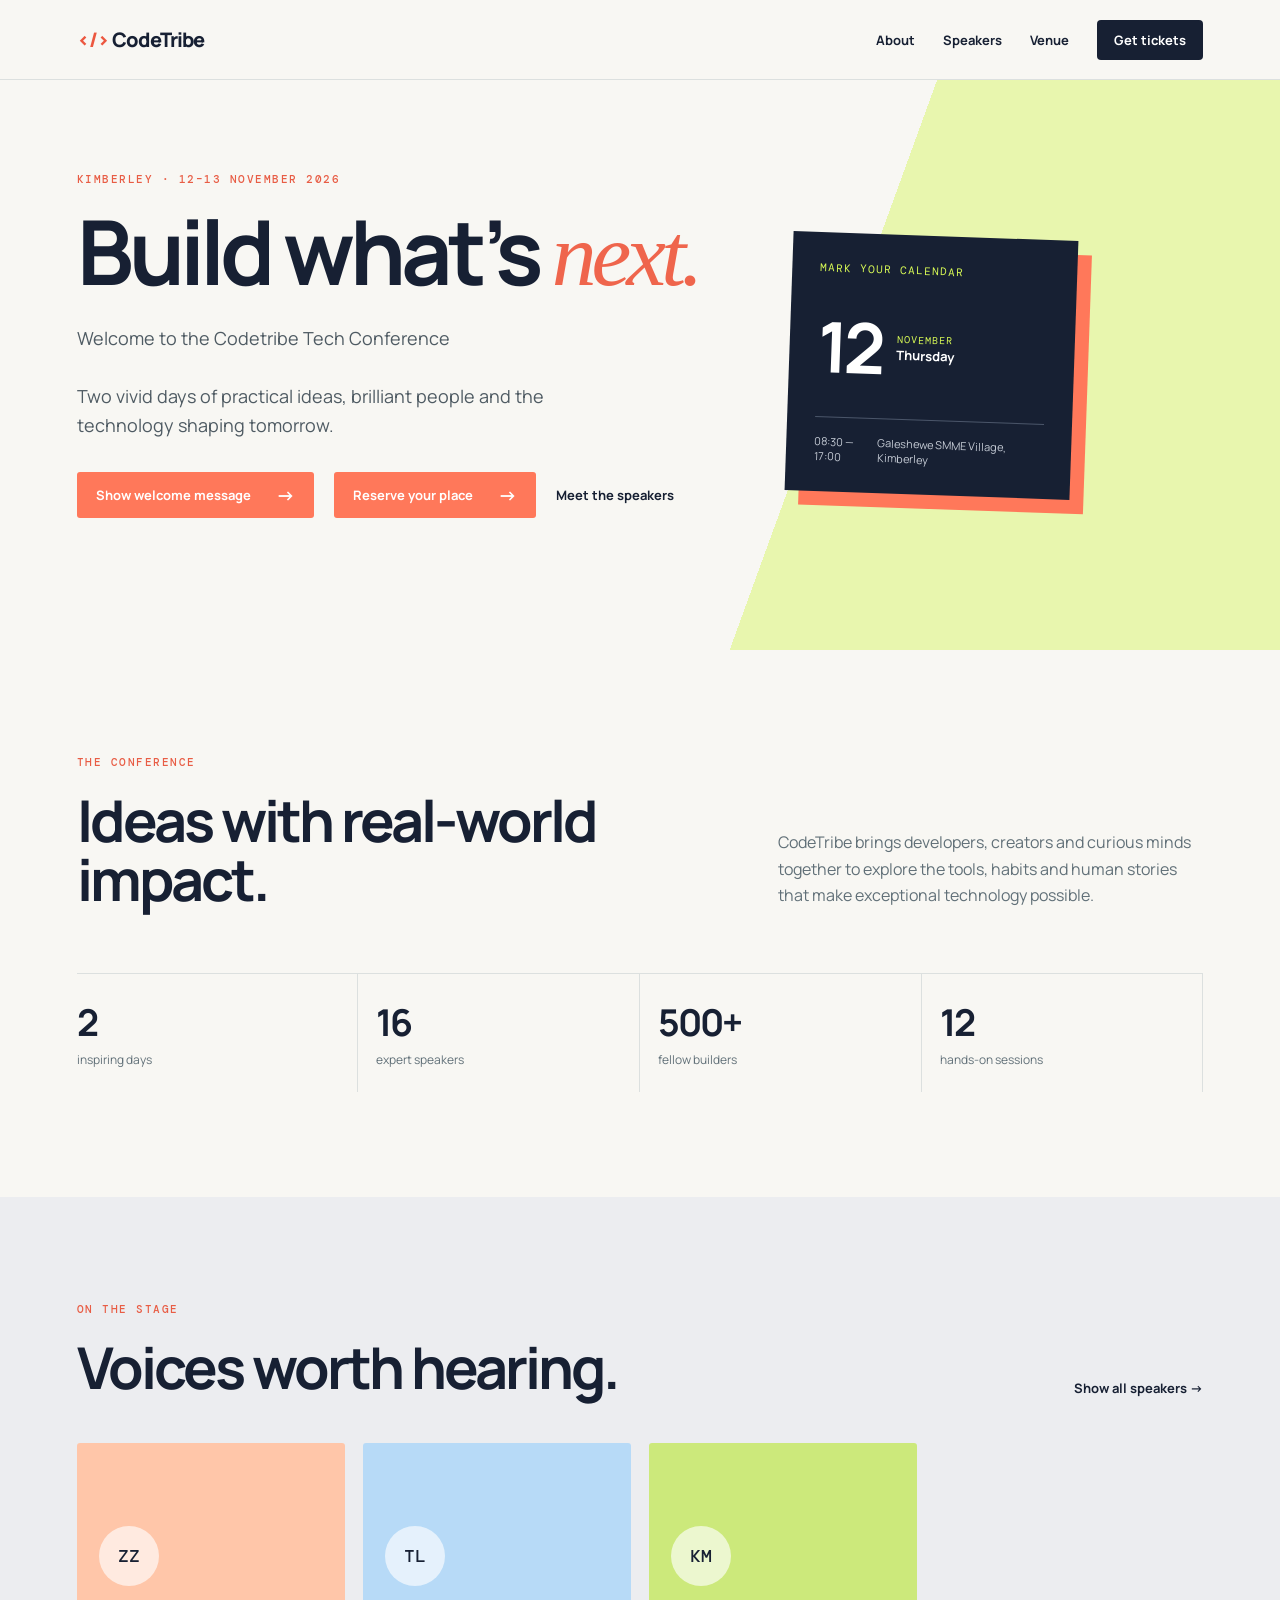
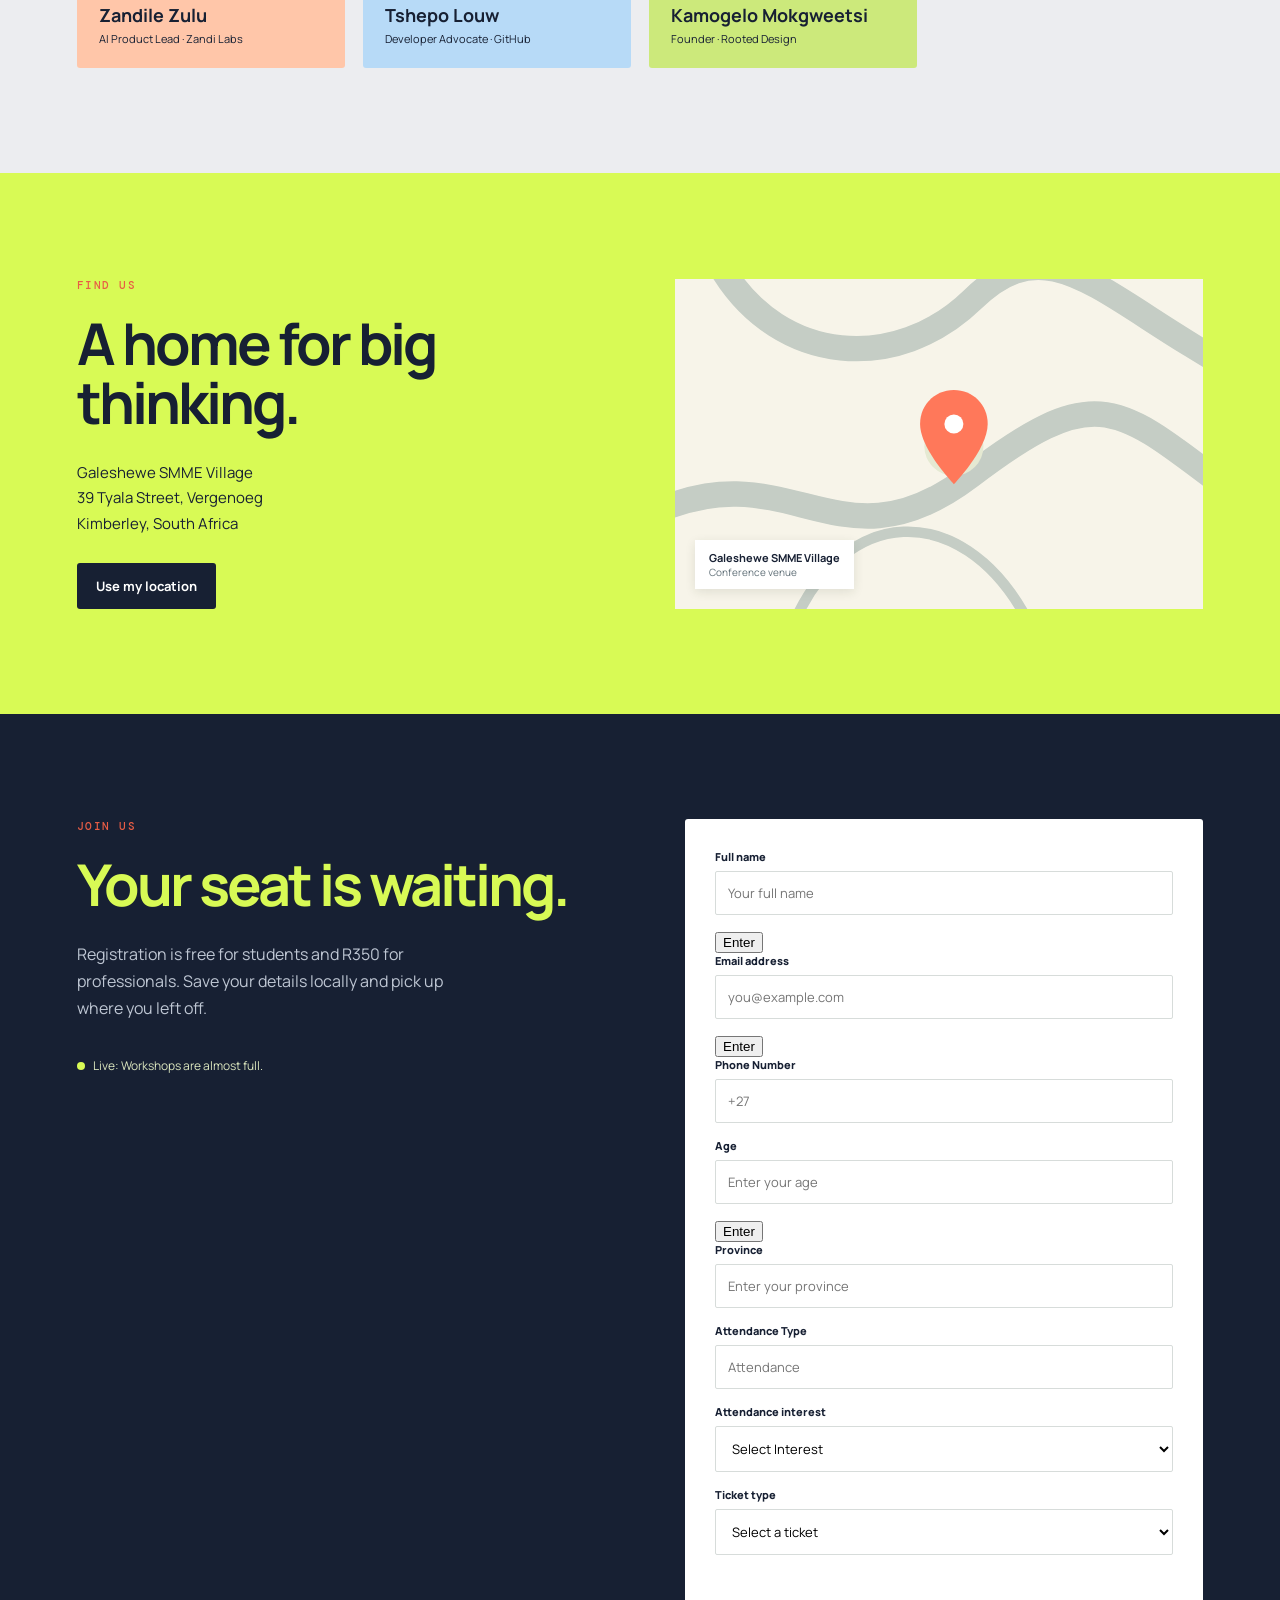
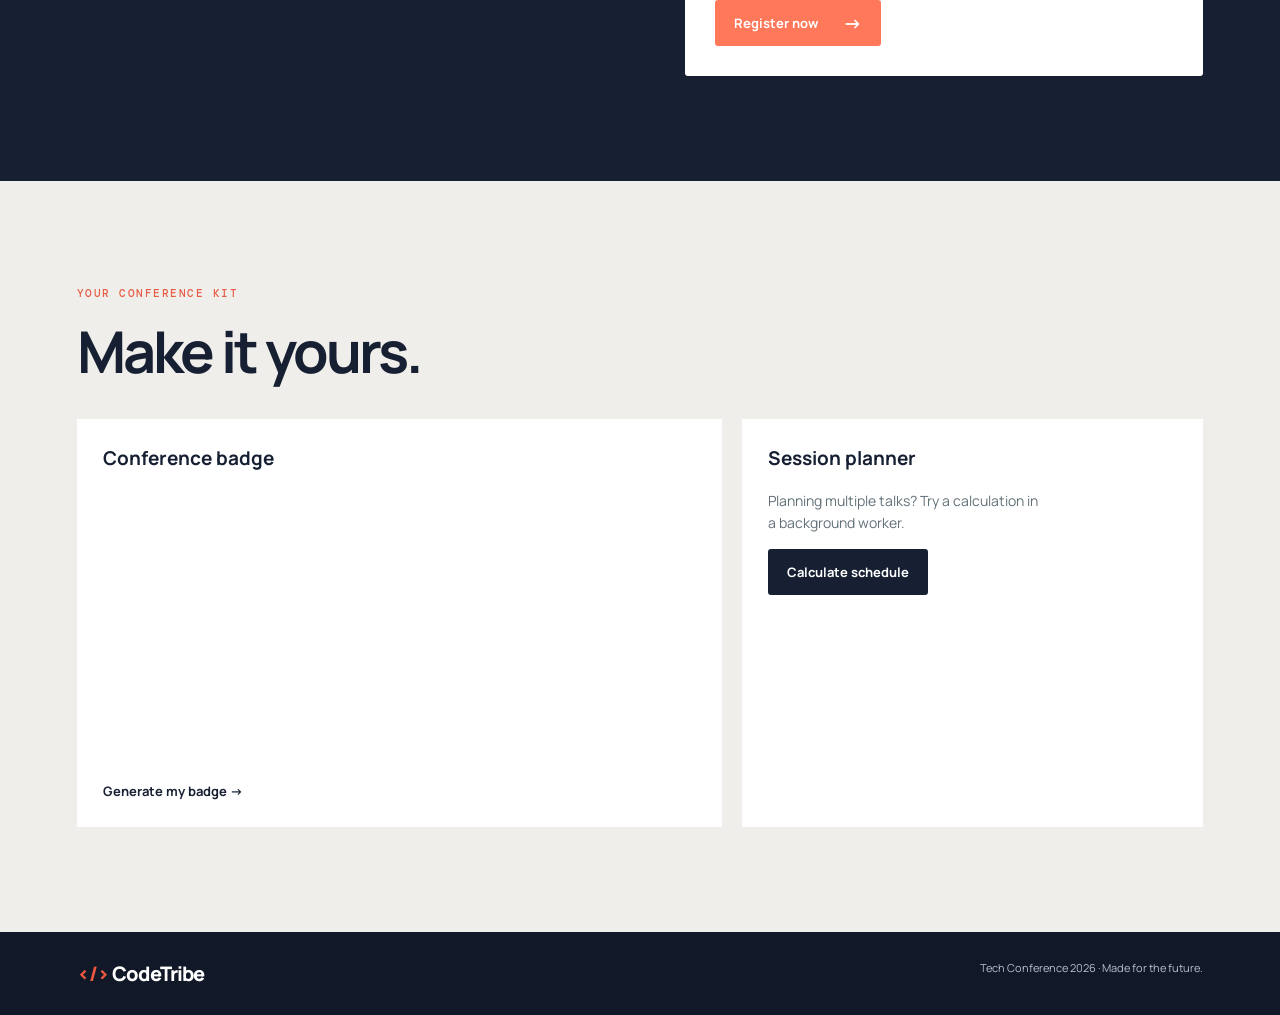
==== index.html @ 8a82c43f "Add files via upload" ====
<!doctype html>
<html lang="en">
  <head>
    <meta charset="UTF-8" />
    <meta name="viewport" content="width=device-width, initial-scale=1.0" />
    <meta name="theme-color" content="#111827" />
    <title>CodeTribe Tech Conference 2026</title>
    <link rel="preconnect" href="https://fonts.googleapis.com" />
    <link rel="preconnect" href="https://fonts.gstatic.com" crossorigin />
    <link
      href="https://fonts.googleapis.com/css2?family=DM+Mono:wght@400;500&family=Manrope:wght@400;500;600;700;800&display=swap"
      rel="stylesheet"
    />
    <link rel="stylesheet" href="style.css" />
    <script src="https://ajax.googleapis.com/ajax/libs/jquery/3.7.1/jquery.min.js"></script>
  </head>
  <body>
    <header class="site-header">
      <a class="brand" href="index.html"><span>&lt;/&gt;</span>CodeTribe</a>
      <nav aria-label="Main navigation">
        <a href="about.html">About</a>
        <a href="speakers.html">Speakers</a>
        <a href="venue.html">Venue</a>
        <a class="nav-cta" href="register.html">Get tickets</a>
      </nav>
    </header>

    <main id="home">
      <section class="hero">
        <div class="hero-copy">
          <p class="eyebrow">Kimberley · 12–13 November 2026</p>
          <h1>Build what’s <em>next.</em></h1>
          <p class="intro">
            Welcome to the Codetribe Tech Conference<br>
            <br>
            Two vivid days of practical ideas, brilliant people and the
            technology shaping tomorrow.
          </p>
          <div class="hero-actions">
            <button id="welcome-button" class="button button-primary" type="button">
              Show welcome message <span>&rarr;</span>
            </button>
            <a class="button button-primary" href="register.html"
              >Reserve your place <span>→</span></a
            ><a class="button button-quiet" href="speakers.html"
              >Meet the speakers</a
            >
          </div>
          <p id="welcome-message" class="welcome-message" aria-live="polite"></p>
        </div>
        <aside class="event-card" aria-label="Conference details">
          <p class="card-label">Mark your calendar</p>
          <div class="event-date">
            <strong>12</strong>
            <div><span>NOVEMBER</span><b>Thursday</b></div>
          </div>
          <div class="event-card-footer">
            <span>08:30 — 17:00</span><span>Galeshewe SMME Village, Kimberley</span>
          </div>
        </aside>
      </section>

      <section id="about" class="about section">
        <p class="eyebrow">The conference</p>
        <div class="section-heading">
          <h2>Ideas with real-world impact.</h2>
          <p>
            CodeTribe brings developers, creators and curious minds together to
            explore the tools, habits and human stories that make exceptional
            technology possible.
          </p>
        </div>
        <div class="stats">
          <div><strong>2</strong><span>inspiring days</span></div>
          <div><strong>16</strong><span>expert speakers</span></div>
          <div><strong>500+</strong><span>fellow builders</span></div>
          <div><strong>12</strong><span>hands-on sessions</span></div>
        </div>
      </section>

      <section id="speakers" class="section speakers">
        <p class="eyebrow">On the stage</p>
        <div class="title-row">
          <h2>Voices worth hearing.</h2>
          <button id="speaker-button" class="text-button">
            Show all speakers →
          </button>
        </div>
        <div class="speaker-grid" id="speaker-grid">
          <article class="speaker-card orange">
            <div class="avatar">ZZ</div>
            <h3>Zandile Zulu</h3>
            <p>AI Product Lead · Zandi Labs</p>
          </article>
          <article class="speaker-card blue">
            <div class="avatar">TL</div>
            <h3>Tshepo Louw</h3>
            <p>Developer Advocate · GitHub</p>
          </article>
          <article class="speaker-card green">
            <div class="avatar">KM</div>
            <h3>Kamogelo Mokgweetsi</h3>
            <p>Founder · Rooted Design</p>
          </article>
          <article class="speaker-card purple hidden-speaker">
            <div class="avatar">TM</div>
            <h3>Thabang Makhosane</h3>
            <p>Cloud Architect · Azure</p>
          </article>
        </div>
      </section>

      <section id="venue" class="venue section">
        <div>
          <p class="eyebrow">Find us</p>
          <h2>A home for big thinking.</h2>
          <p>
            Galeshewe SMME Village<br />39 Tyala Street, Vergenoeg<br />Kimberley,
            South Africa
          </p>
          <div class="venue-actions">
            <button id="location-button" class="button button-dark">
              Use my location</button
            ><span id="location-status" aria-live="polite"></span>
          </div>
        </div>
        <div
          class="map"
          role="img"
          aria-label="Interactive illustrated venue map"
        >
          <svg viewBox="0 0 500 310" aria-hidden="true">
            <path d="M-20 220 C110 160 155 280 280 185 S420 120 540 210" />
            <path d="M45 -10 C100 80 210 88 282 18 S400 12 520 80" />
            <path class="minor" d="M110 330 C160 210 270 210 330 315" />
            <circle cx="264" cy="157" r="28" />
            <path
              class="pin"
              d="M264 104c-18 0-32 14-32 32 0 24 32 57 32 57s32-33 32-57c0-18-14-32-32-32z"
            />
            <circle class="pin-dot" cx="264" cy="136" r="9" />
          </svg>
          <div class="map-label">
            <b>Galeshewe SMME Village</b><span>Conference venue</span>
          </div>
        </div>
      </section>

      <!--PA0301 Registration form-->
      <section id="register" class="register section">
        <div>
          <p class="eyebrow">Join us</p>
          <h2>Your seat is waiting.</h2>
          <p>
            Registration is free for students and R350 for professionals. Save
            your details locally and pick up where you left off.
          </p>
          <div class="live-message" id="live-message" aria-live="polite">
            <span class="pulse"></span>
            <span>Live: Workshops are almost full.</span>
          </div>
        </div>
        <form id="registration-form" novalidate>
          <label
            >Full name<input
              id="name"
              name="name"
              type="text"
              placeholder="Your full name"
              required
          /></label>
          <button onclick="ValidateForm()">Enter</button>
          <label
            >Email address<input
              id="email"
              name="email"
              type="email"
              placeholder="you@example.com"
              required
          /></label>
          <button onclick="ValidateForm()">Enter</button>
          <label
            >Phone Number<input
              id="phone"
              name="phone"
              type="phone"
              placeholder="+27"
              required
              minlength="1"
              maxlength="10"
          /></label><label
            >Age<input
              id="age"
              name="age"
              type="age"
              placeholder="Enter your age"
              required
          /></label>
          <button onclick="ValidateForm()">Enter</button>
          <label
            >Province<input
              id="prov"
              name="prov"
              type="prov"
              placeholder="Enter your province"
              required
          /></label>
          <label
            >Attendance Type<input
              id="att"
              name="att"
              type="att"
              placeholder="Attendance"
              required
    

          /></label>
          <label
            >Attendance interest<select id="ticket" name="ticket" required>
              <option value="">Select Interest</option>
              <option>Interested</option>
              <option>Not Interested</option>
            </select></label
          >
          <label
            >Ticket type<select id="ticket" name="ticket" required>
              <option value="">Select a ticket</option>
              <option>Student — Free</option>
              <option>Professional — R350</option>
            </select></label
          >
          <p id="form-feedback" class="form-feedback" aria-live="polite"></p>
          <button class="button button-primary" type="submit">
            Register now <span>→</span>
          </button>
        </form>
      </section>

      <section class="tools section">
        <p class="eyebrow">Your conference kit</p>
        <h2>Make it yours.</h2>
        <div class="tool-grid">
          <article>
            <h3>Conference badge</h3>
            <canvas id="badge" width="520" height="240"
              >Your browser does not support canvas.</canvas
            ><button id="badge-button" class="text-button">
              Generate my badge →
            </button>
          </article>
          <article>
            <h3>Session planner</h3>
            <p>
              Planning multiple talks? Try a calculation in a background worker.
            </p>
            <button id="worker-button" class="button button-dark">
              Calculate schedule
            </button>
            <p id="worker-result" class="worker-result" aria-live="polite"></p>
          </article>
        </div>
      </section>
    </main>
    <footer>
      <a class="brand" href="index.html"><span>&lt;/&gt;</span>CodeTribe</a>
      <p>Tech Conference 2026 · Made for the future.</p>
    </footer>
    <script src="script.js"></script>
  </body>
</html>
---- style.css ----
:root {
  --ink: #172033;
  --paper: #f8f7f3;
  --lime: #d8fa55;
  --orange: #ff785a;
  --line: #dce0df;
  --muted: #617078;
}
* {
  box-sizing: border-box;
}
html {
  scroll-behavior: smooth;
}
body {
  margin: 0;
  background: var(--paper);
  color: var(--ink);
  font-family: Manrope, Arial, sans-serif;
}
.site-header,
main > section,
footer {
  padding-left: max(6vw, 28px);
  padding-right: max(6vw, 28px);
}
.site-header {
  height: 80px;
  display: flex;
  justify-content: space-between;
  align-items: center;
  border-bottom: 1px solid var(--line);
}
.brand {
  font-size: 20px;
  font-weight: 800;
  color: var(--ink);
  text-decoration: none;
  letter-spacing: -1px;
}
.brand span {
  color: #ec573f;
  margin-right: 3px;
}
nav {
  display: flex;
  align-items: center;
  gap: 28px;
}
nav a {
  font-size: 13px;
  color: var(--ink);
  text-decoration: none;
  font-weight: 700;
}
.nav-cta {
  background: var(--ink);
  color: white;
  padding: 11px 17px;
  border-radius: 4px;
}
.hero {
  min-height: 570px;
  display: flex;
  align-items: center;
  gap: 8%;
  background: linear-gradient(110deg, #f8f7f3 63%, #e8f6ae 63%);
}
.hero-copy {
  max-width: 645px;
}
.eyebrow {
  font-family: "DM Mono", monospace;
  text-transform: uppercase;
  letter-spacing: 1.5px;
  color: #e85d45;
  font-size: 11px;
  font-weight: 500;
  margin: 0 0 22px;
}
h1,
h2,
h3,
p {
  margin-top: 0;
}
h1 {
  font-size: clamp(53px, 7vw, 93px);
  letter-spacing: -5px;
  line-height: 0.95;
  margin-bottom: 27px;
}
h1 em {
  font-family: Georgia, serif;
  font-weight: 400;
  color: #ef654c;
}
.intro {
  font-size: 18px;
  line-height: 1.6;
  max-width: 500px;
  color: #4f5b63;
}
.hero-actions {
  display: flex;
  gap: 20px;
  margin-top: 32px;
  align-items: center;
}
.welcome-message {
  min-height: 24px;
  margin: 16px 0 0;
  color: #288153;
  font-size: 14px;
  font-weight: 700;
}
.button {
  border: 0;
  border-radius: 3px;
  padding: 14px 19px;
  font: 700 13px Manrope;
  cursor: pointer;
  text-decoration: none;
  display: inline-flex;
  gap: 25px;
  align-items: center;
  transition: transform 0.2s ease, box-shadow 0.2s ease, background-color 0.2s ease;
}
.button-primary {
  background: var(--orange);
  color: white;
}
.button-primary span {
  font-size: 19px;
  line-height: 10px;
}
.button-quiet,
.text-button {
  color: var(--ink);
  background: none;
  padding: 0;
  border: 0;
  font: 700 13px Manrope;
  cursor: pointer;
}
.event-card {
  width: 285px;
  background: var(--ink);
  color: white;
  padding: 28px;
  box-shadow: 14px 14px 0 var(--orange);
  transform: rotate(2deg);
}
.card-label {
  font: 11px "DM Mono";
  color: var(--lime);
  text-transform: uppercase;
  letter-spacing: 1px;
}
.event-date {
  display: flex;
  gap: 16px;
  align-items: center;
  margin: 23px 0;
}
.event-date strong {
  font-size: 70px;
  letter-spacing: -5px;
}
.event-date span,
.event-date b {
  display: block;
  font-size: 13px;
}
.event-date span {
  color: var(--lime);
  font: 10px "DM Mono";
  letter-spacing: 1px;
}
.event-card-footer {
  border-top: 1px solid #4b566a;
  padding-top: 16px;
  display: flex;
  justify-content: space-between;
  color: #c5cbd5;
  font-size: 11px;
}
.section {
  padding-top: 105px;
  padding-bottom: 105px;
}
.section-heading,
.title-row {
  display: flex;
  justify-content: space-between;
  gap: 40px;
  align-items: end;
}
.section h2 {
  font-size: clamp(35px, 4.5vw, 58px);
  letter-spacing: -3px;
  line-height: 1.02;
  margin-bottom: 0;
}
.section-heading > p {
  max-width: 425px;
  line-height: 1.65;
  color: var(--muted);
  margin: 0;
}
.stats {
  margin-top: 65px;
  border-top: 1px solid var(--line);
  display: grid;
  grid-template-columns: repeat(4, 1fr);
}
.stats div {
  padding: 23px 0;
  border-right: 1px solid var(--line);
  padding-left: 18px;
}
.stats div:first-child {
  padding-left: 0;
}
.stats strong {
  font-size: 37px;
  letter-spacing: -2px;
  display: block;
}
.stats span {
  font-size: 12px;
  color: var(--muted);
}
.speakers {
  background: #ecedf0;
}
.speaker-grid {
  display: grid;
  grid-template-columns: repeat(4, 1fr);
  gap: 18px;
  margin-top: 46px;
}
.speaker-card {
  padding: 22px;
  min-height: 225px;
  display: flex;
  flex-direction: column;
  justify-content: end;
  border-radius: 3px;
  transition: transform 0.25s ease, box-shadow 0.25s ease;
  animation: card-enter 0.55s ease both;
}
.speaker-card h3 {
  font-size: 18px;
  margin: 17px 0 4px;
}
.speaker-card p {
  font-size: 11px;
  margin: 0;
}
.avatar {
  width: 60px;
  height: 60px;
  border-radius: 50%;
  background: #ffffffa3;
  display: grid;
  place-items: center;
  font: 500 18px "DM Mono";
}
.orange {
  background: #ffc6a9;
}
.blue {
  background: #b7daf7;
}
.green {
  background: #cce97b;
}
.purple {
  background: #d0bff5;
}
.hidden-speaker {
  display: none;
}
.speakers-page-hero {
  min-height: 360px;
  padding: 80px max(6vw, 28px);
  display: grid;
  grid-template-columns: 1.5fr 0.5fr;
  gap: 70px;
  align-items: end;
  background: linear-gradient(120deg, #f8f7f3 0 70%, #d0bff5 70%);
}
.speakers-page-hero h1 {
  margin-bottom: 0;
}
.speakers-page-hero > p {
  max-width: 250px;
  margin: 0 0 5px;
  color: var(--muted);
  line-height: 1.7;
  font-size: 15px;
}
.speakers-page-list {
  background: #ecedf0;
}
.speaker-list-heading h2 {
  max-width: 650px;
}
.speaker-detail-grid {
  display: grid;
  grid-template-columns: 1fr 1fr;
  gap: 18px;
  margin-top: 48px;
}
.speaker-detail-card {
  min-height: 355px;
  padding: 25px;
  display: grid;
  grid-template-columns: auto 1fr;
  gap: 20px;
  align-content: start;
  transition: transform 0.25s ease, box-shadow 0.25s ease;
  animation: card-enter 0.55s ease both;
}
.speaker-card:nth-child(2),
.speaker-detail-card:nth-child(2) { animation-delay: 0.1s; }
.speaker-card:nth-child(3),
.speaker-detail-card:nth-child(3) { animation-delay: 0.2s; }
.speaker-card:nth-child(4),
.speaker-detail-card:nth-child(4) { animation-delay: 0.3s; }

@keyframes card-enter {
  from {
    opacity: 0;
    transform: translateY(20px);
  }
  to {
    opacity: 1;
    transform: translateY(0);
  }
}
.speaker-detail-card .avatar {
  grid-row: span 2;
}
.speaker-detail-card h3 {
  margin: 4px 0 5px;
  font-size: 22px;
}
.speaker-number {
  margin: 0;
  color: var(--ink);
  font: 500 12px "DM Mono";
}
.speaker-role {
  margin: 0;
  font-size: 11px;
}
.speaker-detail-card > p:last-child {
  grid-column: 1 / -1;
  align-self: end;
  max-width: 420px;
  margin: 30px 0 0;
  color: #4f5b63;
  font-size: 13px;
  line-height: 1.7;
}
.about-hero {
  min-height: 430px;
  padding: 90px max(6vw, 28px);
  display: grid;
  grid-template-columns: minmax(0, 1.5fr) minmax(220px, 0.5fr);
  gap: 70px;
  align-items: end;
  background: linear-gradient(120deg, #f8f7f3 0 70%, #b7daf7 70%);
}
.about-hero h1 {
  max-width: 850px;
  margin-bottom: 0;
}
.about-hero-note {
  max-width: 240px;
  margin: 0 0 5px;
  color: var(--muted);
  line-height: 1.7;
  font-size: 15px;
}
.about-story {
  display: grid;
  grid-template-columns: 1fr 1fr;
  gap: 90px;
}
.about-story-intro h2 {
  max-width: 480px;
}
.about-story-copy {
  max-width: 500px;
  color: var(--muted);
  line-height: 1.8;
  font-size: 16px;
}
.about-story-copy p + p {
  margin-top: 24px;
}
.about-values {
  background: var(--lime);
}
.register-page-hero {
  min-height: 360px;
  padding: 80px max(6vw, 28px);
  background: linear-gradient(120deg, #f8f7f3 0 70%, #ffc6a9 70%);
}
.register-page-hero h1 {
  margin-bottom: 20px;
}
.register-page-hero > p:last-child {
  max-width: 460px;
  color: var(--muted);
  line-height: 1.7;
}
.venue-page-hero {
  min-height: 360px;
  padding: 80px max(6vw, 28px);
  display: grid;
  grid-template-columns: 1.5fr 0.5fr;
  gap: 70px;
  align-items: end;
  background: linear-gradient(120deg, #f8f7f3 0 70%, #cce97b 70%);
}
.venue-page-hero h1 {
  max-width: 800px;
  margin-bottom: 0;
}
.venue-page-hero > p {
  max-width: 240px;
  margin: 0 0 5px;
  color: var(--muted);
  line-height: 1.7;
  font-size: 15px;
}
.venue-page-details {
  display: grid;
  grid-template-columns: 0.8fr 1.2fr;
  gap: 80px;
  align-items: center;
}
.venue-page-copy h2 {
  margin-bottom: 24px;
}
.venue-address {
  color: var(--muted);
  line-height: 1.7;
}
.venue-facts {
  display: flex;
  gap: 40px;
  margin: 42px 0 35px;
  border-top: 1px solid var(--line);
  padding-top: 20px;
}
.venue-facts strong,
.venue-facts span {
  display: block;
}
.venue-facts strong {
  font-size: 24px;
}
.venue-facts span {
  margin-top: 5px;
  color: var(--muted);
  font-size: 11px;
}
.venue-page-map {
  height: 390px;
}
.venue-arrival {
  background: var(--lime);
}
.arrival-grid {
  display: grid;
  grid-template-columns: repeat(3, 1fr);
  gap: 18px;
  margin-top: 45px;
}
.arrival-grid article {
  min-height: 205px;
  padding: 25px;
  background: #f8f7f3;
}
.arrival-grid strong {
  color: var(--orange);
  font: 500 13px "DM Mono";
}
.arrival-grid h3 {
  margin: 50px 0 10px;
  font-size: 19px;
}
.arrival-grid p {
  margin: 0;
  color: var(--muted);
  font-size: 13px;
  line-height: 1.6;
}
.register-page-form {
  display: grid;
  grid-template-columns: 1fr 1fr;
  gap: 90px;
}
.register-page-intro > p:not(.eyebrow) {
  max-width: 400px;
  margin-top: 27px;
  color: var(--muted);
  line-height: 1.7;
}
.register-detail {
  color: var(--ink) !important;
  font-size: 14px;
}
.register-page-form form {
  display: grid;
  grid-template-columns: 1fr 1fr;
  gap: 0 18px;
  align-content: start;
}
.register-page-form form label,
.register-page-form form input,
.register-page-form form select,
.register-page-form form button {
  grid-column: span 2;
}
.register-page-form form label {
  margin-top: 0;
}
.register-page-form form input,
.register-page-form form select {
  margin-bottom: 15px;
}
.register-page-form form label:nth-of-type(3),
.register-page-form form label:nth-of-type(4),
.register-page-form form label:nth-of-type(3) + input,
.register-page-form form label:nth-of-type(4) + input {
  grid-column: span 1;
}
.register-page-form form button {
  justify-self: start;
  margin-top: 10px;
}
.value-grid {
  display: grid;
  grid-template-columns: repeat(3, 1fr);
  gap: 18px;
  margin-top: 45px;
}
.value-grid article {
  padding: 25px;
  min-height: 220px;
  background: #f8f7f3;
}
.value-grid strong {
  color: var(--orange);
  font: 500 13px "DM Mono";
}
.value-grid h3 {
  margin: 55px 0 10px;
  font-size: 20px;
}
.value-grid p {
  margin: 0;
  color: var(--muted);
  font-size: 13px;
  line-height: 1.6;
}
.venue {
  display: grid;
  grid-template-columns: 1fr 1fr;
  gap: 70px;
  align-items: center;
  background: var(--lime);
}
.venue > div > p:not(.eyebrow) {
  margin-top: 28px;
  line-height: 1.7;
  font-size: 15px;
}
.venue-actions {
  margin-top: 27px;
  display: flex;
  align-items: center;
  gap: 15px;
}
.button-dark {
  background: var(--ink);
  color: white;
}
.venue-actions span {
  font-size: 11px;
  max-width: 150px;
}
.map {
  height: 330px;
  background: #f7f4e9;
  position: relative;
  overflow: hidden;
}
.map svg {
  width: 100%;
  height: 100%;
}
.map path {
  fill: none;
  stroke: #c5cdc5;
  stroke-width: 24;
}
.map .minor {
  stroke-width: 10;
}
.map circle {
  fill: #e5e9d2;
}
.map .pin {
  fill: var(--orange);
  stroke: none;
}
.map .pin-dot {
  fill: white;
}
.map-label {
  position: absolute;
  bottom: 20px;
  left: 20px;
  padding: 10px 14px;
  background: white;
  box-shadow: 0 3px 10px #25341d1c;
  display: flex;
  flex-direction: column;
  font-size: 11px;
}
.map-label span {
  color: var(--muted);
  font-size: 10px;
}
.register {
  background: var(--ink);
  color: white;
  display: grid;
  grid-template-columns: 1fr 1fr;
  gap: 90px;
}
.register h2 {
  color: var(--lime);
}
.register > div > p:not(.eyebrow) {
  color: #bec6d3;
  line-height: 1.7;
  max-width: 390px;
  margin-top: 27px;
}
.live-message {
  font-size: 12px;
  color: #dce7bf;
  margin-top: 35px;
}
.pulse {
  width: 8px;
  height: 8px;
  border-radius: 50%;
  display: inline-block;
  background: var(--lime);
  margin-right: 6px;
  animation: pulse 1.6s infinite;
}
@keyframes pulse {
  50% {
    opacity: 0.25;
  }
}
form {
  background: #fff;
  padding: 30px;
  color: var(--ink);
  border-radius: 3px;
}
label {
  font-size: 11px;
  font-weight: 800;
  display: block;
  margin-bottom: 15px;
}
input,
select {
  margin-top: 7px;
  width: 100%;
  border: 1px solid #d7dcda;
  border-radius: 2px;
  padding: 12px;
  font: 13px Manrope;
  background: #fff;
}
input:focus,
select:focus {
  outline: 2px solid #ffb5a4;
  border-color: var(--orange);
}
.form-feedback {
  font-size: 12px;
  min-height: 18px;
  color: #d94935;
}
.form-feedback.success {
  color: #288153;
}
.tools {
  background: #f0eeea;
}
.tool-grid {
  display: grid;
  grid-template-columns: 1.4fr 1fr;
  gap: 20px;
  margin-top: 38px;
}
.tool-grid article {
  padding: 26px;
  background: white;
  min-height: 260px;
}
.tool-grid h3 {
  font-size: 19px;
}
.tool-grid article > p {
  font-size: 14px;
  color: var(--muted);
  line-height: 1.6;
  max-width: 270px;
}
canvas {
  display: block;
  width: 100%;
  height: auto;
  border-radius: 2px;
  margin: 15px 0;
}
.worker-result {
  color: #288153 !important;
  font-size: 12px !important;
  margin-top: 18px !important;
}
footer {
  padding-top: 28px;
  padding-bottom: 28px;
  display: flex;
  justify-content: space-between;
  background: #111827;
  color: #b9c0cc;
}
footer .brand {
  color: white;
}
footer p {
  font-size: 11px;
  margin: 0;
}

/* Hover features */
@media (hover: hover) {
  nav a {
    transition: color 0.2s ease, transform 0.2s ease;
  }
  nav a:hover {
    color: var(--orange);
    transform: translateY(-1px);
  }
  .nav-cta:hover {
    background: var(--orange);
    color: white;
  }
  .button:hover {
    transform: translateY(-3px);
    box-shadow: 0 7px 14px #1720332b;
  }
  .button-primary:hover {
    background: #e85d45;
  }
  .button-dark:hover {
    background: #2b3852;
  }
  .text-button {
    transition: color 0.2s ease, letter-spacing 0.2s ease;
  }
  .text-button:hover {
    color: #e85d45;
    letter-spacing: 0.3px;
  }
  .speaker-card {
    transition: transform 0.25s ease, box-shadow 0.25s ease;
  }
  .speaker-card:hover {
    transform: translateY(-8px);
    box-shadow: 0 12px 20px #17203324;
  }
  .speaker-detail-card:hover {
    transform: translateY(-8px);
    box-shadow: 0 12px 20px #17203324;
  }
  .map {
    transition: transform 0.25s ease, box-shadow 0.25s ease;
  }
  .map:hover {
    transform: scale(1.015);
    box-shadow: 0 10px 24px #17203324;
  }
  input:hover,
  select:hover {
    border-color: var(--orange);
  }
}

@media (prefers-reduced-motion: reduce) {
  *,
  *::before,
  *::after {
    animation-duration: 0.01ms !important;
    animation-iteration-count: 1 !important;
    scroll-behavior: auto !important;
    transition-duration: 0.01ms !important;
  }
}

@media (max-width: 720px) {
  nav a:not(.nav-cta) {
    display: none;
  }
  .hero {
    padding-top: 70px;
    padding-bottom: 80px;
    min-height: auto;
    display: block;
    background: linear-gradient(145deg, #f8f7f3 65%, #e8f6ae 65%);
  }
  .about-hero {
    min-height: auto;
    display: block;
    padding-top: 70px;
    padding-bottom: 70px;
    background: linear-gradient(145deg, #f8f7f3 70%, #b7daf7 70%);
  }
  .speakers-page-hero {
    min-height: auto;
    display: block;
    padding-top: 70px;
    padding-bottom: 70px;
    background: linear-gradient(145deg, #f8f7f3 70%, #d0bff5 70%);
  }
  .speakers-page-hero > p {
    margin-top: 35px;
  }
  .register-page-hero {
    min-height: auto;
    padding-top: 70px;
    padding-bottom: 70px;
    background: linear-gradient(145deg, #f8f7f3 70%, #ffc6a9 70%);
  }
  .venue-page-hero {
    min-height: auto;
    display: block;
    padding-top: 70px;
    padding-bottom: 70px;
    background: linear-gradient(145deg, #f8f7f3 70%, #cce97b 70%);
  }
  .venue-page-hero > p {
    margin-top: 35px;
  }
  .about-hero-note {
    margin-top: 35px;
  }
  .event-card {
    margin: 65px 15px 0 auto;
  }
  .section {
    padding-top: 70px;
    padding-bottom: 70px;
  }
  .section-heading,
  .title-row,
  .register {
    display: block;
  }
  .section-heading > p {
    margin-top: 20px;
  }
  .stats {
    grid-template-columns: repeat(2, 1fr);
    gap: 0;
  }
  .stats div:nth-child(2) {
    border: 0;
  }
  .speaker-grid {
    grid-template-columns: 1fr 1fr;
  }
  .venue {
    grid-template-columns: 1fr;
    gap: 45px;
  }
  .about-story {
    display: block;
  }
  .speaker-detail-grid {
    grid-template-columns: 1fr;
  }
  .register-page-form {
    display: block;
  }
  .venue-page-details {
    display: block;
  }
  .venue-page-map {
    margin-top: 45px;
    height: 280px;
  }
  .arrival-grid {
    grid-template-columns: 1fr;
  }
  .register-page-form form {
    margin-top: 40px;
  }
  .register-page-form form label:nth-of-type(3),
  .register-page-form form label:nth-of-type(4),
  .register-page-form form label:nth-of-type(3) + input,
  .register-page-form form label:nth-of-type(4) + input {
    grid-column: span 2;
  }
  .about-story-copy {
    margin-top: 35px;
  }
  .value-grid {
    grid-template-columns: 1fr;
  }
  .map {
    height: 250px;
  }
  .register {
    gap: 45px;
  }
  .register form {
    margin-top: 40px;
  }
  .tool-grid {
    grid-template-columns: 1fr;
  }
  footer {
    gap: 20px;
    align-items: center;
  }
  footer p {
    text-align: right;
  }
  h1 {
    letter-spacing: -3px;
  }
}
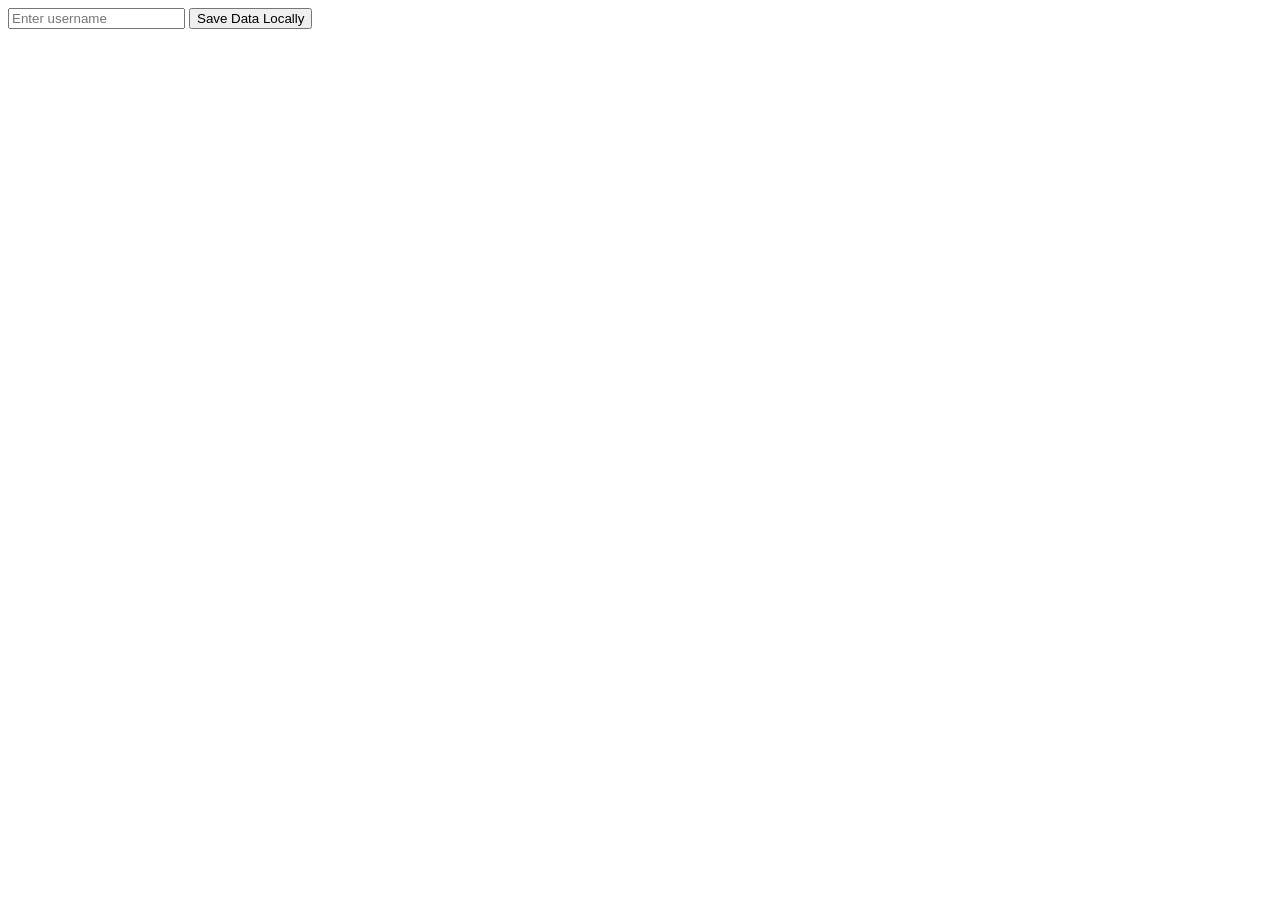
==== commit b40caf0d: "Add files via upload" ====
--- a/index.html
+++ b/index.html
@@ -1,270 +1,14 @@
-<!doctype html>
-<html lang="en">
-  <head>
-    <meta charset="UTF-8" />
-    <meta name="viewport" content="width=device-width, initial-scale=1.0" />
-    <meta name="theme-color" content="#111827" />
-    <title>CodeTribe Tech Conference 2026</title>
-    <link rel="preconnect" href="https://fonts.googleapis.com" />
-    <link rel="preconnect" href="https://fonts.gstatic.com" crossorigin />
-    <link
-      href="https://fonts.googleapis.com/css2?family=DM+Mono:wght@400;500&family=Manrope:wght@400;500;600;700;800&display=swap"
-      rel="stylesheet"
-    />
-    <link rel="stylesheet" href="style.css" />
-    <script src="https://ajax.googleapis.com/ajax/libs/jquery/3.7.1/jquery.min.js"></script>
-  </head>
-  <body>
-    <header class="site-header">
-      <a class="brand" href="index.html"><span>&lt;/&gt;</span>CodeTribe</a>
-      <nav aria-label="Main navigation">
-        <a href="about.html">About</a>
-        <a href="speakers.html">Speakers</a>
-        <a href="venue.html">Venue</a>
-        <a class="nav-cta" href="register.html">Get tickets</a>
-      </nav>
-    </header>
-
-    <main id="home">
-      <section class="hero">
-        <div class="hero-copy">
-          <p class="eyebrow">Kimberley · 12–13 November 2026</p>
-          <h1>Build what’s <em>next.</em></h1>
-          <p class="intro">
-            Welcome to the Codetribe Tech Conference<br>
-            <br>
-            Two vivid days of practical ideas, brilliant people and the
-            technology shaping tomorrow.
-          </p>
-          <div class="hero-actions">
-            <button id="welcome-button" class="button button-primary" type="button">
-              Show welcome message <span>&rarr;</span>
-            </button>
-            <a class="button button-primary" href="register.html"
-              >Reserve your place <span>→</span></a
-            ><a class="button button-quiet" href="speakers.html"
-              >Meet the speakers</a
-            >
-          </div>
-          <p id="welcome-message" class="welcome-message" aria-live="polite"></p>
-        </div>
-        <aside class="event-card" aria-label="Conference details">
-          <p class="card-label">Mark your calendar</p>
-          <div class="event-date">
-            <strong>12</strong>
-            <div><span>NOVEMBER</span><b>Thursday</b></div>
-          </div>
-          <div class="event-card-footer">
-            <span>08:30 — 17:00</span><span>Galeshewe SMME Village, Kimberley</span>
-          </div>
-        </aside>
-      </section>
-
-      <section id="about" class="about section">
-        <p class="eyebrow">The conference</p>
-        <div class="section-heading">
-          <h2>Ideas with real-world impact.</h2>
-          <p>
-            CodeTribe brings developers, creators and curious minds together to
-            explore the tools, habits and human stories that make exceptional
-            technology possible.
-          </p>
-        </div>
-        <div class="stats">
-          <div><strong>2</strong><span>inspiring days</span></div>
-          <div><strong>16</strong><span>expert speakers</span></div>
-          <div><strong>500+</strong><span>fellow builders</span></div>
-          <div><strong>12</strong><span>hands-on sessions</span></div>
-        </div>
-      </section>
-
-      <section id="speakers" class="section speakers">
-        <p class="eyebrow">On the stage</p>
-        <div class="title-row">
-          <h2>Voices worth hearing.</h2>
-          <button id="speaker-button" class="text-button">
-            Show all speakers →
-          </button>
-        </div>
-        <div class="speaker-grid" id="speaker-grid">
-          <article class="speaker-card orange">
-            <div class="avatar">ZZ</div>
-            <h3>Zandile Zulu</h3>
-            <p>AI Product Lead · Zandi Labs</p>
-          </article>
-          <article class="speaker-card blue">
-            <div class="avatar">TL</div>
-            <h3>Tshepo Louw</h3>
-            <p>Developer Advocate · GitHub</p>
-          </article>
-          <article class="speaker-card green">
-            <div class="avatar">KM</div>
-            <h3>Kamogelo Mokgweetsi</h3>
-            <p>Founder · Rooted Design</p>
-          </article>
-          <article class="speaker-card purple hidden-speaker">
-            <div class="avatar">TM</div>
-            <h3>Thabang Makhosane</h3>
-            <p>Cloud Architect · Azure</p>
-          </article>
-        </div>
-      </section>
-
-      <section id="venue" class="venue section">
-        <div>
-          <p class="eyebrow">Find us</p>
-          <h2>A home for big thinking.</h2>
-          <p>
-            Galeshewe SMME Village<br />39 Tyala Street, Vergenoeg<br />Kimberley,
-            South Africa
-          </p>
-          <div class="venue-actions">
-            <button id="location-button" class="button button-dark">
-              Use my location</button
-            ><span id="location-status" aria-live="polite"></span>
-          </div>
-        </div>
-        <div
-          class="map"
-          role="img"
-          aria-label="Interactive illustrated venue map"
-        >
-          <svg viewBox="0 0 500 310" aria-hidden="true">
-            <path d="M-20 220 C110 160 155 280 280 185 S420 120 540 210" />
-            <path d="M45 -10 C100 80 210 88 282 18 S400 12 520 80" />
-            <path class="minor" d="M110 330 C160 210 270 210 330 315" />
-            <circle cx="264" cy="157" r="28" />
-            <path
-              class="pin"
-              d="M264 104c-18 0-32 14-32 32 0 24 32 57 32 57s32-33 32-57c0-18-14-32-32-32z"
-            />
-            <circle class="pin-dot" cx="264" cy="136" r="9" />
-          </svg>
-          <div class="map-label">
-            <b>Galeshewe SMME Village</b><span>Conference venue</span>
-          </div>
-        </div>
-      </section>
-
-      <!--PA0301 Registration form-->
-      <section id="register" class="register section">
-        <div>
-          <p class="eyebrow">Join us</p>
-          <h2>Your seat is waiting.</h2>
-          <p>
-            Registration is free for students and R350 for professionals. Save
-            your details locally and pick up where you left off.
-          </p>
-          <div class="live-message" id="live-message" aria-live="polite">
-            <span class="pulse"></span>
-            <span>Live: Workshops are almost full.</span>
-          </div>
-        </div>
-        <form id="registration-form" novalidate>
-          <label
-            >Full name<input
-              id="name"
-              name="name"
-              type="text"
-              placeholder="Your full name"
-              required
-          /></label>
-          <button onclick="ValidateForm()">Enter</button>
-          <label
-            >Email address<input
-              id="email"
-              name="email"
-              type="email"
-              placeholder="you@example.com"
-              required
-          /></label>
-          <button onclick="ValidateForm()">Enter</button>
-          <label
-            >Phone Number<input
-              id="phone"
-              name="phone"
-              type="phone"
-              placeholder="+27"
-              required
-              minlength="1"
-              maxlength="10"
-          /></label><label
-            >Age<input
-              id="age"
-              name="age"
-              type="age"
-              placeholder="Enter your age"
-              required
-          /></label>
-          <button onclick="ValidateForm()">Enter</button>
-          <label
-            >Province<input
-              id="prov"
-              name="prov"
-              type="prov"
-              placeholder="Enter your province"
-              required
-          /></label>
-          <label
-            >Attendance Type<input
-              id="att"
-              name="att"
-              type="att"
-              placeholder="Attendance"
-              required
-    
-
-          /></label>
-          <label
-            >Attendance interest<select id="ticket" name="ticket" required>
-              <option value="">Select Interest</option>
-              <option>Interested</option>
-              <option>Not Interested</option>
-            </select></label
-          >
-          <label
-            >Ticket type<select id="ticket" name="ticket" required>
-              <option value="">Select a ticket</option>
-              <option>Student — Free</option>
-              <option>Professional — R350</option>
-            </select></label
-          >
-          <p id="form-feedback" class="form-feedback" aria-live="polite"></p>
-          <button class="button button-primary" type="submit">
-            Register now <span>→</span>
-          </button>
-        </form>
-      </section>
-
-      <section class="tools section">
-        <p class="eyebrow">Your conference kit</p>
-        <h2>Make it yours.</h2>
-        <div class="tool-grid">
-          <article>
-            <h3>Conference badge</h3>
-            <canvas id="badge" width="520" height="240"
-              >Your browser does not support canvas.</canvas
-            ><button id="badge-button" class="text-button">
-              Generate my badge →
-            </button>
-          </article>
-          <article>
-            <h3>Session planner</h3>
-            <p>
-              Planning multiple talks? Try a calculation in a background worker.
-            </p>
-            <button id="worker-button" class="button button-dark">
-              Calculate schedule
-            </button>
-            <p id="worker-result" class="worker-result" aria-live="polite"></p>
-          </article>
-        </div>
-      </section>
-    </main>
-    <footer>
-      <a class="brand" href="index.html"><span>&lt;/&gt;</span>CodeTribe</a>
-      <p>Tech Conference 2026 · Made for the future.</p>
-    </footer>
-    <script src="script.js"></script>
-  </body>
-</html>
+<!DOCTYPE html>
+<html lang="en">
+<head>
+    <meta charset="UTF-8">
+    <meta name="viewport" content="width=device-width, initial-scale=1.0">
+    <title>Document</title>
+</head>
+<body>
+    <input type="text" placeholder="Enter username" id="Username">
+    <button onclick="SaveDataLocally()">Save Data Locally</button>
+    <script src="PA0801.js"></script>
+   
+</body>
+</html>
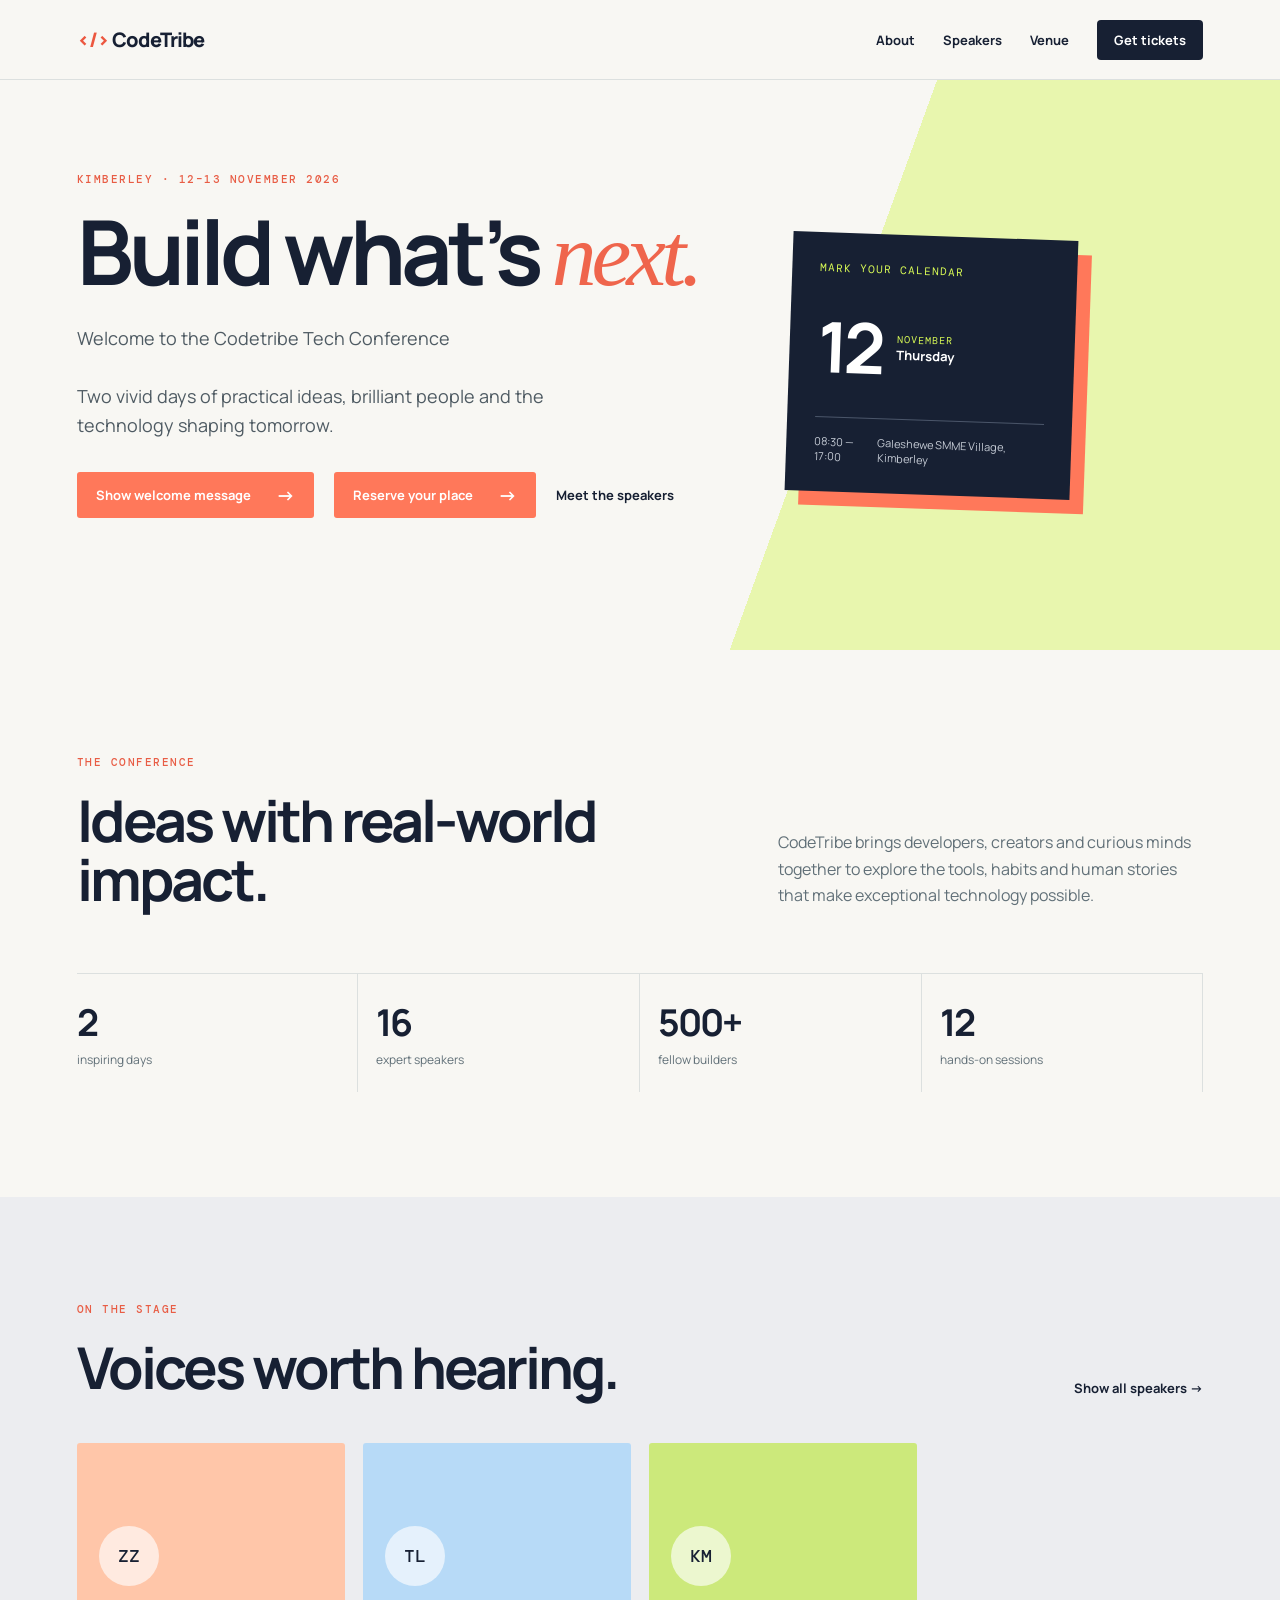
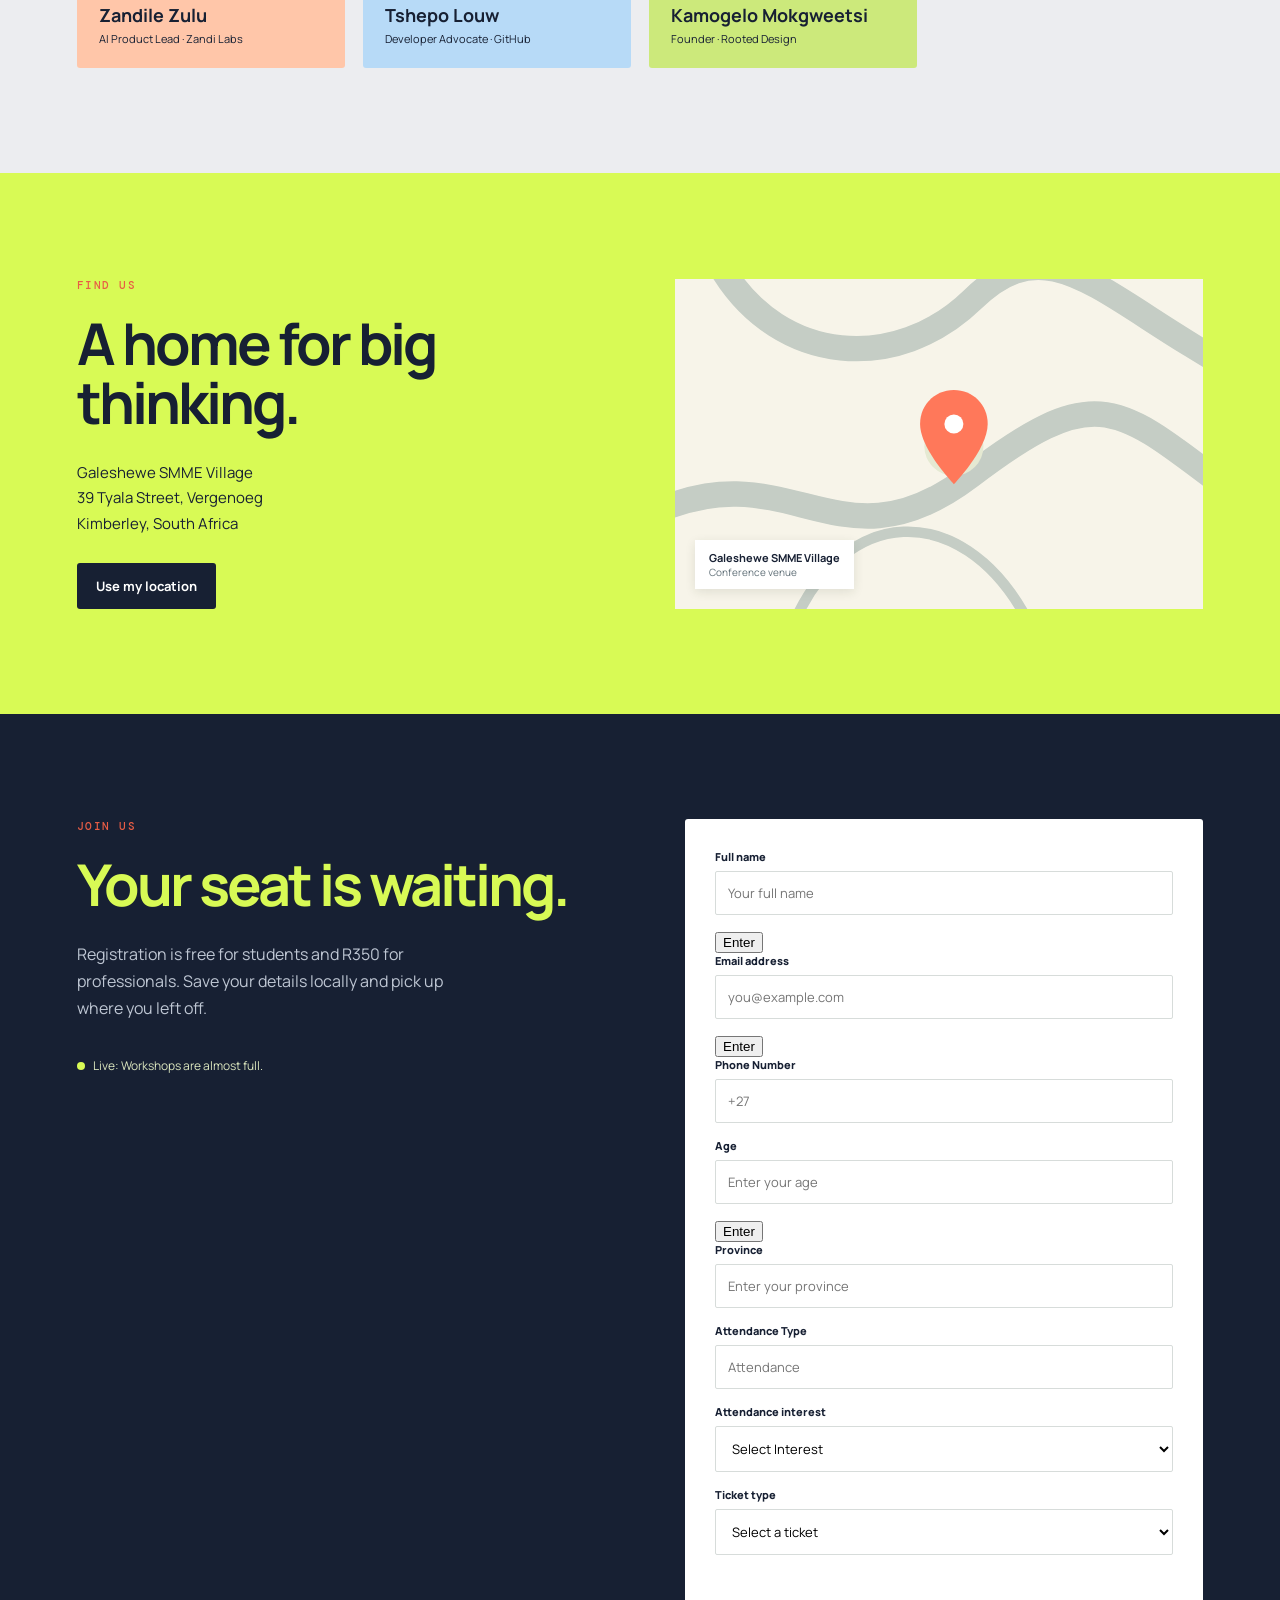
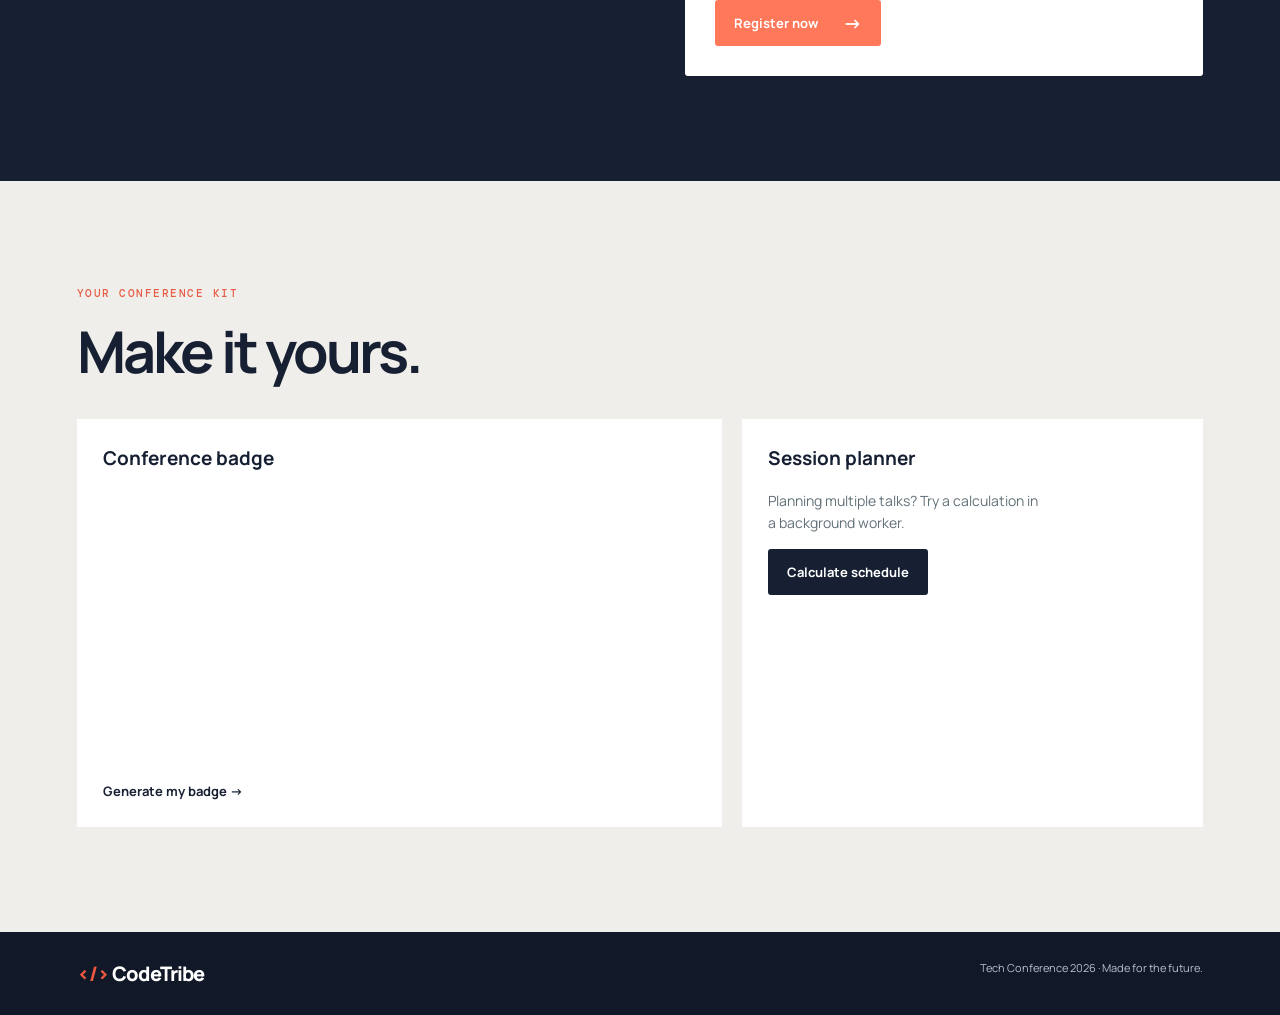
==== commit 7e6fdc07: "Add files via upload" ====
--- a/index.html
+++ b/index.html
@@ -1,14 +1,270 @@
-<!DOCTYPE html>
-<html lang="en">
-<head>
-    <meta charset="UTF-8">
-    <meta name="viewport" content="width=device-width, initial-scale=1.0">
-    <title>Document</title>
-</head>
-<body>
-    <input type="text" placeholder="Enter username" id="Username">
-    <button onclick="SaveDataLocally()">Save Data Locally</button>
-    <script src="PA0801.js"></script>
-   
-</body>
-</html>+<!doctype html>
+<html lang="en">
+  <head>
+    <meta charset="UTF-8" />
+    <meta name="viewport" content="width=device-width, initial-scale=1.0" />
+    <meta name="theme-color" content="#111827" />
+    <title>CodeTribe Tech Conference 2026</title>
+    <link rel="preconnect" href="https://fonts.googleapis.com" />
+    <link rel="preconnect" href="https://fonts.gstatic.com" crossorigin />
+    <link
+      href="https://fonts.googleapis.com/css2?family=DM+Mono:wght@400;500&family=Manrope:wght@400;500;600;700;800&display=swap"
+      rel="stylesheet"
+    />
+    <link rel="stylesheet" href="style.css" />
+    <script src="https://ajax.googleapis.com/ajax/libs/jquery/3.7.1/jquery.min.js"></script>
+  </head>
+  <body>
+    <header class="site-header">
+      <a class="brand" href="index.html"><span>&lt;/&gt;</span>CodeTribe</a>
+      <nav aria-label="Main navigation">
+        <a href="about.html">About</a>
+        <a href="speakers.html">Speakers</a>
+        <a href="venue.html">Venue</a>
+        <a class="nav-cta" href="register.html">Get tickets</a>
+      </nav>
+    </header>
+
+    <main id="home">
+      <section class="hero">
+        <div class="hero-copy">
+          <p class="eyebrow">Kimberley · 12–13 November 2026</p>
+          <h1>Build what’s <em>next.</em></h1>
+          <p class="intro">
+            Welcome to the Codetribe Tech Conference<br>
+            <br>
+            Two vivid days of practical ideas, brilliant people and the
+            technology shaping tomorrow.
+          </p>
+          <div class="hero-actions">
+            <button id="welcome-button" class="button button-primary" type="button">
+              Show welcome message <span>&rarr;</span>
+            </button>
+            <a class="button button-primary" href="register.html"
+              >Reserve your place <span>→</span></a
+            ><a class="button button-quiet" href="speakers.html"
+              >Meet the speakers</a
+            >
+          </div>
+          <p id="welcome-message" class="welcome-message" aria-live="polite"></p>
+        </div>
+        <aside class="event-card" aria-label="Conference details">
+          <p class="card-label">Mark your calendar</p>
+          <div class="event-date">
+            <strong>12</strong>
+            <div><span>NOVEMBER</span><b>Thursday</b></div>
+          </div>
+          <div class="event-card-footer">
+            <span>08:30 — 17:00</span><span>Galeshewe SMME Village, Kimberley</span>
+          </div>
+        </aside>
+      </section>
+
+      <section id="about" class="about section">
+        <p class="eyebrow">The conference</p>
+        <div class="section-heading">
+          <h2>Ideas with real-world impact.</h2>
+          <p>
+            CodeTribe brings developers, creators and curious minds together to
+            explore the tools, habits and human stories that make exceptional
+            technology possible.
+          </p>
+        </div>
+        <div class="stats">
+          <div><strong>2</strong><span>inspiring days</span></div>
+          <div><strong>16</strong><span>expert speakers</span></div>
+          <div><strong>500+</strong><span>fellow builders</span></div>
+          <div><strong>12</strong><span>hands-on sessions</span></div>
+        </div>
+      </section>
+
+      <section id="speakers" class="section speakers">
+        <p class="eyebrow">On the stage</p>
+        <div class="title-row">
+          <h2>Voices worth hearing.</h2>
+          <button id="speaker-button" class="text-button">
+            Show all speakers →
+          </button>
+        </div>
+        <div class="speaker-grid" id="speaker-grid">
+          <article class="speaker-card orange">
+            <div class="avatar">ZZ</div>
+            <h3>Zandile Zulu</h3>
+            <p>AI Product Lead · Zandi Labs</p>
+          </article>
+          <article class="speaker-card blue">
+            <div class="avatar">TL</div>
+            <h3>Tshepo Louw</h3>
+            <p>Developer Advocate · GitHub</p>
+          </article>
+          <article class="speaker-card green">
+            <div class="avatar">KM</div>
+            <h3>Kamogelo Mokgweetsi</h3>
+            <p>Founder · Rooted Design</p>
+          </article>
+          <article class="speaker-card purple hidden-speaker">
+            <div class="avatar">TM</div>
+            <h3>Thabang Makhosane</h3>
+            <p>Cloud Architect · Azure</p>
+          </article>
+        </div>
+      </section>
+
+      <section id="venue" class="venue section">
+        <div>
+          <p class="eyebrow">Find us</p>
+          <h2>A home for big thinking.</h2>
+          <p>
+            Galeshewe SMME Village<br />39 Tyala Street, Vergenoeg<br />Kimberley,
+            South Africa
+          </p>
+          <div class="venue-actions">
+            <button id="location-button" class="button button-dark">
+              Use my location</button
+            ><span id="location-status" aria-live="polite"></span>
+          </div>
+        </div>
+        <div
+          class="map"
+          role="img"
+          aria-label="Interactive illustrated venue map"
+        >
+          <svg viewBox="0 0 500 310" aria-hidden="true">
+            <path d="M-20 220 C110 160 155 280 280 185 S420 120 540 210" />
+            <path d="M45 -10 C100 80 210 88 282 18 S400 12 520 80" />
+            <path class="minor" d="M110 330 C160 210 270 210 330 315" />
+            <circle cx="264" cy="157" r="28" />
+            <path
+              class="pin"
+              d="M264 104c-18 0-32 14-32 32 0 24 32 57 32 57s32-33 32-57c0-18-14-32-32-32z"
+            />
+            <circle class="pin-dot" cx="264" cy="136" r="9" />
+          </svg>
+          <div class="map-label">
+            <b>Galeshewe SMME Village</b><span>Conference venue</span>
+          </div>
+        </div>
+      </section>
+
+      <!--PA0301 Registration form-->
+      <section id="register" class="register section">
+        <div>
+          <p class="eyebrow">Join us</p>
+          <h2>Your seat is waiting.</h2>
+          <p>
+            Registration is free for students and R350 for professionals. Save
+            your details locally and pick up where you left off.
+          </p>
+          <div class="live-message" id="live-message" aria-live="polite">
+            <span class="pulse"></span>
+            <span>Live: Workshops are almost full.</span>
+          </div>
+        </div>
+        <form id="registration-form" novalidate>
+          <label
+            >Full name<input
+              id="name"
+              name="name"
+              type="text"
+              placeholder="Your full name"
+              required
+          /></label>
+          <button onclick="ValidateForm()">Enter</button>
+          <label
+            >Email address<input
+              id="email"
+              name="email"
+              type="email"
+              placeholder="you@example.com"
+              required
+          /></label>
+          <button onclick="ValidateForm()">Enter</button>
+          <label
+            >Phone Number<input
+              id="phone"
+              name="phone"
+              type="phone"
+              placeholder="+27"
+              required
+              minlength="1"
+              maxlength="10"
+          /></label><label
+            >Age<input
+              id="age"
+              name="age"
+              type="age"
+              placeholder="Enter your age"
+              required
+          /></label>
+          <button onclick="ValidateForm()">Enter</button>
+          <label
+            >Province<input
+              id="prov"
+              name="prov"
+              type="prov"
+              placeholder="Enter your province"
+              required
+          /></label>
+          <label
+            >Attendance Type<input
+              id="att"
+              name="att"
+              type="att"
+              placeholder="Attendance"
+              required
+    
+
+          /></label>
+          <label
+            >Attendance interest<select id="ticket" name="ticket" required>
+              <option value="">Select Interest</option>
+              <option>Interested</option>
+              <option>Not Interested</option>
+            </select></label
+          >
+          <label
+            >Ticket type<select id="ticket" name="ticket" required>
+              <option value="">Select a ticket</option>
+              <option>Student — Free</option>
+              <option>Professional — R350</option>
+            </select></label
+          >
+          <p id="form-feedback" class="form-feedback" aria-live="polite"></p>
+          <button class="button button-primary" type="submit">
+            Register now <span>→</span>
+          </button>
+        </form>
+      </section>
+
+      <section class="tools section">
+        <p class="eyebrow">Your conference kit</p>
+        <h2>Make it yours.</h2>
+        <div class="tool-grid">
+          <article>
+            <h3>Conference badge</h3>
+            <canvas id="badge" width="520" height="240"
+              >Your browser does not support canvas.</canvas
+            ><button id="badge-button" class="text-button">
+              Generate my badge →
+            </button>
+          </article>
+          <article>
+            <h3>Session planner</h3>
+            <p>
+              Planning multiple talks? Try a calculation in a background worker.
+            </p>
+            <button id="worker-button" class="button button-dark">
+              Calculate schedule
+            </button>
+            <p id="worker-result" class="worker-result" aria-live="polite"></p>
+          </article>
+        </div>
+      </section>
+    </main>
+    <footer>
+      <a class="brand" href="index.html"><span>&lt;/&gt;</span>CodeTribe</a>
+      <p>Tech Conference 2026 · Made for the future.</p>
+    </footer>
+    <script src="script.js"></script>
+  </body>
+</html>
--- a/style.css
+++ b/style.css
@@ -0,0 +1,960 @@
+:root {
+  --ink: #172033;
+  --paper: #f8f7f3;
+  --lime: #d8fa55;
+  --orange: #ff785a;
+  --line: #dce0df;
+  --muted: #617078;
+}
+* {
+  box-sizing: border-box;
+}
+html {
+  scroll-behavior: smooth;
+}
+body {
+  margin: 0;
+  background: var(--paper);
+  color: var(--ink);
+  font-family: Manrope, Arial, sans-serif;
+}
+.site-header,
+main > section,
+footer {
+  padding-left: max(6vw, 28px);
+  padding-right: max(6vw, 28px);
+}
+.site-header {
+  height: 80px;
+  display: flex;
+  justify-content: space-between;
+  align-items: center;
+  border-bottom: 1px solid var(--line);
+}
+.brand {
+  font-size: 20px;
+  font-weight: 800;
+  color: var(--ink);
+  text-decoration: none;
+  letter-spacing: -1px;
+}
+.brand span {
+  color: #ec573f;
+  margin-right: 3px;
+}
+nav {
+  display: flex;
+  align-items: center;
+  gap: 28px;
+}
+nav a {
+  font-size: 13px;
+  color: var(--ink);
+  text-decoration: none;
+  font-weight: 700;
+}
+.nav-cta {
+  background: var(--ink);
+  color: white;
+  padding: 11px 17px;
+  border-radius: 4px;
+}
+.hero {
+  min-height: 570px;
+  display: flex;
+  align-items: center;
+  gap: 8%;
+  background: linear-gradient(110deg, #f8f7f3 63%, #e8f6ae 63%);
+}
+.hero-copy {
+  max-width: 645px;
+}
+.eyebrow {
+  font-family: "DM Mono", monospace;
+  text-transform: uppercase;
+  letter-spacing: 1.5px;
+  color: #e85d45;
+  font-size: 11px;
+  font-weight: 500;
+  margin: 0 0 22px;
+}
+h1,
+h2,
+h3,
+p {
+  margin-top: 0;
+}
+h1 {
+  font-size: clamp(53px, 7vw, 93px);
+  letter-spacing: -5px;
+  line-height: 0.95;
+  margin-bottom: 27px;
+}
+h1 em {
+  font-family: Georgia, serif;
+  font-weight: 400;
+  color: #ef654c;
+}
+.intro {
+  font-size: 18px;
+  line-height: 1.6;
+  max-width: 500px;
+  color: #4f5b63;
+}
+.hero-actions {
+  display: flex;
+  gap: 20px;
+  margin-top: 32px;
+  align-items: center;
+}
+.welcome-message {
+  min-height: 24px;
+  margin: 16px 0 0;
+  color: #288153;
+  font-size: 14px;
+  font-weight: 700;
+}
+.button {
+  border: 0;
+  border-radius: 3px;
+  padding: 14px 19px;
+  font: 700 13px Manrope;
+  cursor: pointer;
+  text-decoration: none;
+  display: inline-flex;
+  gap: 25px;
+  align-items: center;
+  transition: transform 0.2s ease, box-shadow 0.2s ease, background-color 0.2s ease;
+}
+.button-primary {
+  background: var(--orange);
+  color: white;
+}
+.button-primary span {
+  font-size: 19px;
+  line-height: 10px;
+}
+.button-quiet,
+.text-button {
+  color: var(--ink);
+  background: none;
+  padding: 0;
+  border: 0;
+  font: 700 13px Manrope;
+  cursor: pointer;
+}
+.event-card {
+  width: 285px;
+  background: var(--ink);
+  color: white;
+  padding: 28px;
+  box-shadow: 14px 14px 0 var(--orange);
+  transform: rotate(2deg);
+}
+.card-label {
+  font: 11px "DM Mono";
+  color: var(--lime);
+  text-transform: uppercase;
+  letter-spacing: 1px;
+}
+.event-date {
+  display: flex;
+  gap: 16px;
+  align-items: center;
+  margin: 23px 0;
+}
+.event-date strong {
+  font-size: 70px;
+  letter-spacing: -5px;
+}
+.event-date span,
+.event-date b {
+  display: block;
+  font-size: 13px;
+}
+.event-date span {
+  color: var(--lime);
+  font: 10px "DM Mono";
+  letter-spacing: 1px;
+}
+.event-card-footer {
+  border-top: 1px solid #4b566a;
+  padding-top: 16px;
+  display: flex;
+  justify-content: space-between;
+  color: #c5cbd5;
+  font-size: 11px;
+}
+.section {
+  padding-top: 105px;
+  padding-bottom: 105px;
+}
+.section-heading,
+.title-row {
+  display: flex;
+  justify-content: space-between;
+  gap: 40px;
+  align-items: end;
+}
+.section h2 {
+  font-size: clamp(35px, 4.5vw, 58px);
+  letter-spacing: -3px;
+  line-height: 1.02;
+  margin-bottom: 0;
+}
+.section-heading > p {
+  max-width: 425px;
+  line-height: 1.65;
+  color: var(--muted);
+  margin: 0;
+}
+.stats {
+  margin-top: 65px;
+  border-top: 1px solid var(--line);
+  display: grid;
+  grid-template-columns: repeat(4, 1fr);
+}
+.stats div {
+  padding: 23px 0;
+  border-right: 1px solid var(--line);
+  padding-left: 18px;
+}
+.stats div:first-child {
+  padding-left: 0;
+}
+.stats strong {
+  font-size: 37px;
+  letter-spacing: -2px;
+  display: block;
+}
+.stats span {
+  font-size: 12px;
+  color: var(--muted);
+}
+.speakers {
+  background: #ecedf0;
+}
+.speaker-grid {
+  display: grid;
+  grid-template-columns: repeat(4, 1fr);
+  gap: 18px;
+  margin-top: 46px;
+}
+.speaker-card {
+  padding: 22px;
+  min-height: 225px;
+  display: flex;
+  flex-direction: column;
+  justify-content: end;
+  border-radius: 3px;
+  transition: transform 0.25s ease, box-shadow 0.25s ease;
+  animation: card-enter 0.55s ease both;
+}
+.speaker-card h3 {
+  font-size: 18px;
+  margin: 17px 0 4px;
+}
+.speaker-card p {
+  font-size: 11px;
+  margin: 0;
+}
+.avatar {
+  width: 60px;
+  height: 60px;
+  border-radius: 50%;
+  background: #ffffffa3;
+  display: grid;
+  place-items: center;
+  font: 500 18px "DM Mono";
+}
+.orange {
+  background: #ffc6a9;
+}
+.blue {
+  background: #b7daf7;
+}
+.green {
+  background: #cce97b;
+}
+.purple {
+  background: #d0bff5;
+}
+.hidden-speaker {
+  display: none;
+}
+.speakers-page-hero {
+  min-height: 360px;
+  padding: 80px max(6vw, 28px);
+  display: grid;
+  grid-template-columns: 1.5fr 0.5fr;
+  gap: 70px;
+  align-items: end;
+  background: linear-gradient(120deg, #f8f7f3 0 70%, #d0bff5 70%);
+}
+.speakers-page-hero h1 {
+  margin-bottom: 0;
+}
+.speakers-page-hero > p {
+  max-width: 250px;
+  margin: 0 0 5px;
+  color: var(--muted);
+  line-height: 1.7;
+  font-size: 15px;
+}
+.speakers-page-list {
+  background: #ecedf0;
+}
+.speaker-list-heading h2 {
+  max-width: 650px;
+}
+.speaker-detail-grid {
+  display: grid;
+  grid-template-columns: 1fr 1fr;
+  gap: 18px;
+  margin-top: 48px;
+}
+.speaker-detail-card {
+  min-height: 355px;
+  padding: 25px;
+  display: grid;
+  grid-template-columns: auto 1fr;
+  gap: 20px;
+  align-content: start;
+  transition: transform 0.25s ease, box-shadow 0.25s ease;
+  animation: card-enter 0.55s ease both;
+}
+.speaker-card:nth-child(2),
+.speaker-detail-card:nth-child(2) { animation-delay: 0.1s; }
+.speaker-card:nth-child(3),
+.speaker-detail-card:nth-child(3) { animation-delay: 0.2s; }
+.speaker-card:nth-child(4),
+.speaker-detail-card:nth-child(4) { animation-delay: 0.3s; }
+
+@keyframes card-enter {
+  from {
+    opacity: 0;
+    transform: translateY(20px);
+  }
+  to {
+    opacity: 1;
+    transform: translateY(0);
+  }
+}
+.speaker-detail-card .avatar {
+  grid-row: span 2;
+}
+.speaker-detail-card h3 {
+  margin: 4px 0 5px;
+  font-size: 22px;
+}
+.speaker-number {
+  margin: 0;
+  color: var(--ink);
+  font: 500 12px "DM Mono";
+}
+.speaker-role {
+  margin: 0;
+  font-size: 11px;
+}
+.speaker-detail-card > p:last-child {
+  grid-column: 1 / -1;
+  align-self: end;
+  max-width: 420px;
+  margin: 30px 0 0;
+  color: #4f5b63;
+  font-size: 13px;
+  line-height: 1.7;
+}
+.about-hero {
+  min-height: 430px;
+  padding: 90px max(6vw, 28px);
+  display: grid;
+  grid-template-columns: minmax(0, 1.5fr) minmax(220px, 0.5fr);
+  gap: 70px;
+  align-items: end;
+  background: linear-gradient(120deg, #f8f7f3 0 70%, #b7daf7 70%);
+}
+.about-hero h1 {
+  max-width: 850px;
+  margin-bottom: 0;
+}
+.about-hero-note {
+  max-width: 240px;
+  margin: 0 0 5px;
+  color: var(--muted);
+  line-height: 1.7;
+  font-size: 15px;
+}
+.about-story {
+  display: grid;
+  grid-template-columns: 1fr 1fr;
+  gap: 90px;
+}
+.about-story-intro h2 {
+  max-width: 480px;
+}
+.about-story-copy {
+  max-width: 500px;
+  color: var(--muted);
+  line-height: 1.8;
+  font-size: 16px;
+}
+.about-story-copy p + p {
+  margin-top: 24px;
+}
+.about-values {
+  background: var(--lime);
+}
+.register-page-hero {
+  min-height: 360px;
+  padding: 80px max(6vw, 28px);
+  background: linear-gradient(120deg, #f8f7f3 0 70%, #ffc6a9 70%);
+}
+.register-page-hero h1 {
+  margin-bottom: 20px;
+}
+.register-page-hero > p:last-child {
+  max-width: 460px;
+  color: var(--muted);
+  line-height: 1.7;
+}
+.venue-page-hero {
+  min-height: 360px;
+  padding: 80px max(6vw, 28px);
+  display: grid;
+  grid-template-columns: 1.5fr 0.5fr;
+  gap: 70px;
+  align-items: end;
+  background: linear-gradient(120deg, #f8f7f3 0 70%, #cce97b 70%);
+}
+.venue-page-hero h1 {
+  max-width: 800px;
+  margin-bottom: 0;
+}
+.venue-page-hero > p {
+  max-width: 240px;
+  margin: 0 0 5px;
+  color: var(--muted);
+  line-height: 1.7;
+  font-size: 15px;
+}
+.venue-page-details {
+  display: grid;
+  grid-template-columns: 0.8fr 1.2fr;
+  gap: 80px;
+  align-items: center;
+}
+.venue-page-copy h2 {
+  margin-bottom: 24px;
+}
+.venue-address {
+  color: var(--muted);
+  line-height: 1.7;
+}
+.venue-facts {
+  display: flex;
+  gap: 40px;
+  margin: 42px 0 35px;
+  border-top: 1px solid var(--line);
+  padding-top: 20px;
+}
+.venue-facts strong,
+.venue-facts span {
+  display: block;
+}
+.venue-facts strong {
+  font-size: 24px;
+}
+.venue-facts span {
+  margin-top: 5px;
+  color: var(--muted);
+  font-size: 11px;
+}
+.venue-page-map {
+  height: 390px;
+}
+.venue-arrival {
+  background: var(--lime);
+}
+.arrival-grid {
+  display: grid;
+  grid-template-columns: repeat(3, 1fr);
+  gap: 18px;
+  margin-top: 45px;
+}
+.arrival-grid article {
+  min-height: 205px;
+  padding: 25px;
+  background: #f8f7f3;
+}
+.arrival-grid strong {
+  color: var(--orange);
+  font: 500 13px "DM Mono";
+}
+.arrival-grid h3 {
+  margin: 50px 0 10px;
+  font-size: 19px;
+}
+.arrival-grid p {
+  margin: 0;
+  color: var(--muted);
+  font-size: 13px;
+  line-height: 1.6;
+}
+.register-page-form {
+  display: grid;
+  grid-template-columns: 1fr 1fr;
+  gap: 90px;
+}
+.register-page-intro > p:not(.eyebrow) {
+  max-width: 400px;
+  margin-top: 27px;
+  color: var(--muted);
+  line-height: 1.7;
+}
+.register-detail {
+  color: var(--ink) !important;
+  font-size: 14px;
+}
+.register-page-form form {
+  display: grid;
+  grid-template-columns: 1fr 1fr;
+  gap: 0 18px;
+  align-content: start;
+}
+.register-page-form form label,
+.register-page-form form input,
+.register-page-form form select,
+.register-page-form form button {
+  grid-column: span 2;
+}
+.register-page-form form label {
+  margin-top: 0;
+}
+.register-page-form form input,
+.register-page-form form select {
+  margin-bottom: 15px;
+}
+.register-page-form form label:nth-of-type(3),
+.register-page-form form label:nth-of-type(4),
+.register-page-form form label:nth-of-type(3) + input,
+.register-page-form form label:nth-of-type(4) + input {
+  grid-column: span 1;
+}
+.register-page-form form button {
+  justify-self: start;
+  margin-top: 10px;
+}
+.value-grid {
+  display: grid;
+  grid-template-columns: repeat(3, 1fr);
+  gap: 18px;
+  margin-top: 45px;
+}
+.value-grid article {
+  padding: 25px;
+  min-height: 220px;
+  background: #f8f7f3;
+}
+.value-grid strong {
+  color: var(--orange);
+  font: 500 13px "DM Mono";
+}
+.value-grid h3 {
+  margin: 55px 0 10px;
+  font-size: 20px;
+}
+.value-grid p {
+  margin: 0;
+  color: var(--muted);
+  font-size: 13px;
+  line-height: 1.6;
+}
+.venue {
+  display: grid;
+  grid-template-columns: 1fr 1fr;
+  gap: 70px;
+  align-items: center;
+  background: var(--lime);
+}
+.venue > div > p:not(.eyebrow) {
+  margin-top: 28px;
+  line-height: 1.7;
+  font-size: 15px;
+}
+.venue-actions {
+  margin-top: 27px;
+  display: flex;
+  align-items: center;
+  gap: 15px;
+}
+.button-dark {
+  background: var(--ink);
+  color: white;
+}
+.venue-actions span {
+  font-size: 11px;
+  max-width: 150px;
+}
+.map {
+  height: 330px;
+  background: #f7f4e9;
+  position: relative;
+  overflow: hidden;
+}
+.map svg {
+  width: 100%;
+  height: 100%;
+}
+.map path {
+  fill: none;
+  stroke: #c5cdc5;
+  stroke-width: 24;
+}
+.map .minor {
+  stroke-width: 10;
+}
+.map circle {
+  fill: #e5e9d2;
+}
+.map .pin {
+  fill: var(--orange);
+  stroke: none;
+}
+.map .pin-dot {
+  fill: white;
+}
+.map-label {
+  position: absolute;
+  bottom: 20px;
+  left: 20px;
+  padding: 10px 14px;
+  background: white;
+  box-shadow: 0 3px 10px #25341d1c;
+  display: flex;
+  flex-direction: column;
+  font-size: 11px;
+}
+.map-label span {
+  color: var(--muted);
+  font-size: 10px;
+}
+.register {
+  background: var(--ink);
+  color: white;
+  display: grid;
+  grid-template-columns: 1fr 1fr;
+  gap: 90px;
+}
+.register h2 {
+  color: var(--lime);
+}
+.register > div > p:not(.eyebrow) {
+  color: #bec6d3;
+  line-height: 1.7;
+  max-width: 390px;
+  margin-top: 27px;
+}
+.live-message {
+  font-size: 12px;
+  color: #dce7bf;
+  margin-top: 35px;
+}
+.pulse {
+  width: 8px;
+  height: 8px;
+  border-radius: 50%;
+  display: inline-block;
+  background: var(--lime);
+  margin-right: 6px;
+  animation: pulse 1.6s infinite;
+}
+@keyframes pulse {
+  50% {
+    opacity: 0.25;
+  }
+}
+form {
+  background: #fff;
+  padding: 30px;
+  color: var(--ink);
+  border-radius: 3px;
+}
+label {
+  font-size: 11px;
+  font-weight: 800;
+  display: block;
+  margin-bottom: 15px;
+}
+input,
+select {
+  margin-top: 7px;
+  width: 100%;
+  border: 1px solid #d7dcda;
+  border-radius: 2px;
+  padding: 12px;
+  font: 13px Manrope;
+  background: #fff;
+}
+input:focus,
+select:focus {
+  outline: 2px solid #ffb5a4;
+  border-color: var(--orange);
+}
+.form-feedback {
+  font-size: 12px;
+  min-height: 18px;
+  color: #d94935;
+}
+.form-feedback.success {
+  color: #288153;
+}
+.tools {
+  background: #f0eeea;
+}
+.tool-grid {
+  display: grid;
+  grid-template-columns: 1.4fr 1fr;
+  gap: 20px;
+  margin-top: 38px;
+}
+.tool-grid article {
+  padding: 26px;
+  background: white;
+  min-height: 260px;
+}
+.tool-grid h3 {
+  font-size: 19px;
+}
+.tool-grid article > p {
+  font-size: 14px;
+  color: var(--muted);
+  line-height: 1.6;
+  max-width: 270px;
+}
+canvas {
+  display: block;
+  width: 100%;
+  height: auto;
+  border-radius: 2px;
+  margin: 15px 0;
+}
+.worker-result {
+  color: #288153 !important;
+  font-size: 12px !important;
+  margin-top: 18px !important;
+}
+footer {
+  padding-top: 28px;
+  padding-bottom: 28px;
+  display: flex;
+  justify-content: space-between;
+  background: #111827;
+  color: #b9c0cc;
+}
+footer .brand {
+  color: white;
+}
+footer p {
+  font-size: 11px;
+  margin: 0;
+}
+
+/* Hover features */
+@media (hover: hover) {
+  nav a {
+    transition: color 0.2s ease, transform 0.2s ease;
+  }
+  nav a:hover {
+    color: var(--orange);
+    transform: translateY(-1px);
+  }
+  .nav-cta:hover {
+    background: var(--orange);
+    color: white;
+  }
+  .button:hover {
+    transform: translateY(-3px);
+    box-shadow: 0 7px 14px #1720332b;
+  }
+  .button-primary:hover {
+    background: #e85d45;
+  }
+  .button-dark:hover {
+    background: #2b3852;
+  }
+  .text-button {
+    transition: color 0.2s ease, letter-spacing 0.2s ease;
+  }
+  .text-button:hover {
+    color: #e85d45;
+    letter-spacing: 0.3px;
+  }
+  .speaker-card {
+    transition: transform 0.25s ease, box-shadow 0.25s ease;
+  }
+  .speaker-card:hover {
+    transform: translateY(-8px);
+    box-shadow: 0 12px 20px #17203324;
+  }
+  .speaker-detail-card:hover {
+    transform: translateY(-8px);
+    box-shadow: 0 12px 20px #17203324;
+  }
+  .map {
+    transition: transform 0.25s ease, box-shadow 0.25s ease;
+  }
+  .map:hover {
+    transform: scale(1.015);
+    box-shadow: 0 10px 24px #17203324;
+  }
+  input:hover,
+  select:hover {
+    border-color: var(--orange);
+  }
+}
+
+@media (prefers-reduced-motion: reduce) {
+  *,
+  *::before,
+  *::after {
+    animation-duration: 0.01ms !important;
+    animation-iteration-count: 1 !important;
+    scroll-behavior: auto !important;
+    transition-duration: 0.01ms !important;
+  }
+}
+
+@media (max-width: 720px) {
+  nav a:not(.nav-cta) {
+    display: none;
+  }
+  .hero {
+    padding-top: 70px;
+    padding-bottom: 80px;
+    min-height: auto;
+    display: block;
+    background: linear-gradient(145deg, #f8f7f3 65%, #e8f6ae 65%);
+  }
+  .about-hero {
+    min-height: auto;
+    display: block;
+    padding-top: 70px;
+    padding-bottom: 70px;
+    background: linear-gradient(145deg, #f8f7f3 70%, #b7daf7 70%);
+  }
+  .speakers-page-hero {
+    min-height: auto;
+    display: block;
+    padding-top: 70px;
+    padding-bottom: 70px;
+    background: linear-gradient(145deg, #f8f7f3 70%, #d0bff5 70%);
+  }
+  .speakers-page-hero > p {
+    margin-top: 35px;
+  }
+  .register-page-hero {
+    min-height: auto;
+    padding-top: 70px;
+    padding-bottom: 70px;
+    background: linear-gradient(145deg, #f8f7f3 70%, #ffc6a9 70%);
+  }
+  .venue-page-hero {
+    min-height: auto;
+    display: block;
+    padding-top: 70px;
+    padding-bottom: 70px;
+    background: linear-gradient(145deg, #f8f7f3 70%, #cce97b 70%);
+  }
+  .venue-page-hero > p {
+    margin-top: 35px;
+  }
+  .about-hero-note {
+    margin-top: 35px;
+  }
+  .event-card {
+    margin: 65px 15px 0 auto;
+  }
+  .section {
+    padding-top: 70px;
+    padding-bottom: 70px;
+  }
+  .section-heading,
+  .title-row,
+  .register {
+    display: block;
+  }
+  .section-heading > p {
+    margin-top: 20px;
+  }
+  .stats {
+    grid-template-columns: repeat(2, 1fr);
+    gap: 0;
+  }
+  .stats div:nth-child(2) {
+    border: 0;
+  }
+  .speaker-grid {
+    grid-template-columns: 1fr 1fr;
+  }
+  .venue {
+    grid-template-columns: 1fr;
+    gap: 45px;
+  }
+  .about-story {
+    display: block;
+  }
+  .speaker-detail-grid {
+    grid-template-columns: 1fr;
+  }
+  .register-page-form {
+    display: block;
+  }
+  .venue-page-details {
+    display: block;
+  }
+  .venue-page-map {
+    margin-top: 45px;
+    height: 280px;
+  }
+  .arrival-grid {
+    grid-template-columns: 1fr;
+  }
+  .register-page-form form {
+    margin-top: 40px;
+  }
+  .register-page-form form label:nth-of-type(3),
+  .register-page-form form label:nth-of-type(4),
+  .register-page-form form label:nth-of-type(3) + input,
+  .register-page-form form label:nth-of-type(4) + input {
+    grid-column: span 2;
+  }
+  .about-story-copy {
+    margin-top: 35px;
+  }
+  .value-grid {
+    grid-template-columns: 1fr;
+  }
+  .map {
+    height: 250px;
+  }
+  .register {
+    gap: 45px;
+  }
+  .register form {
+    margin-top: 40px;
+  }
+  .tool-grid {
+    grid-template-columns: 1fr;
+  }
+  footer {
+    gap: 20px;
+    align-items: center;
+  }
+  footer p {
+    text-align: right;
+  }
+  h1 {
+    letter-spacing: -3px;
+  }
+}
